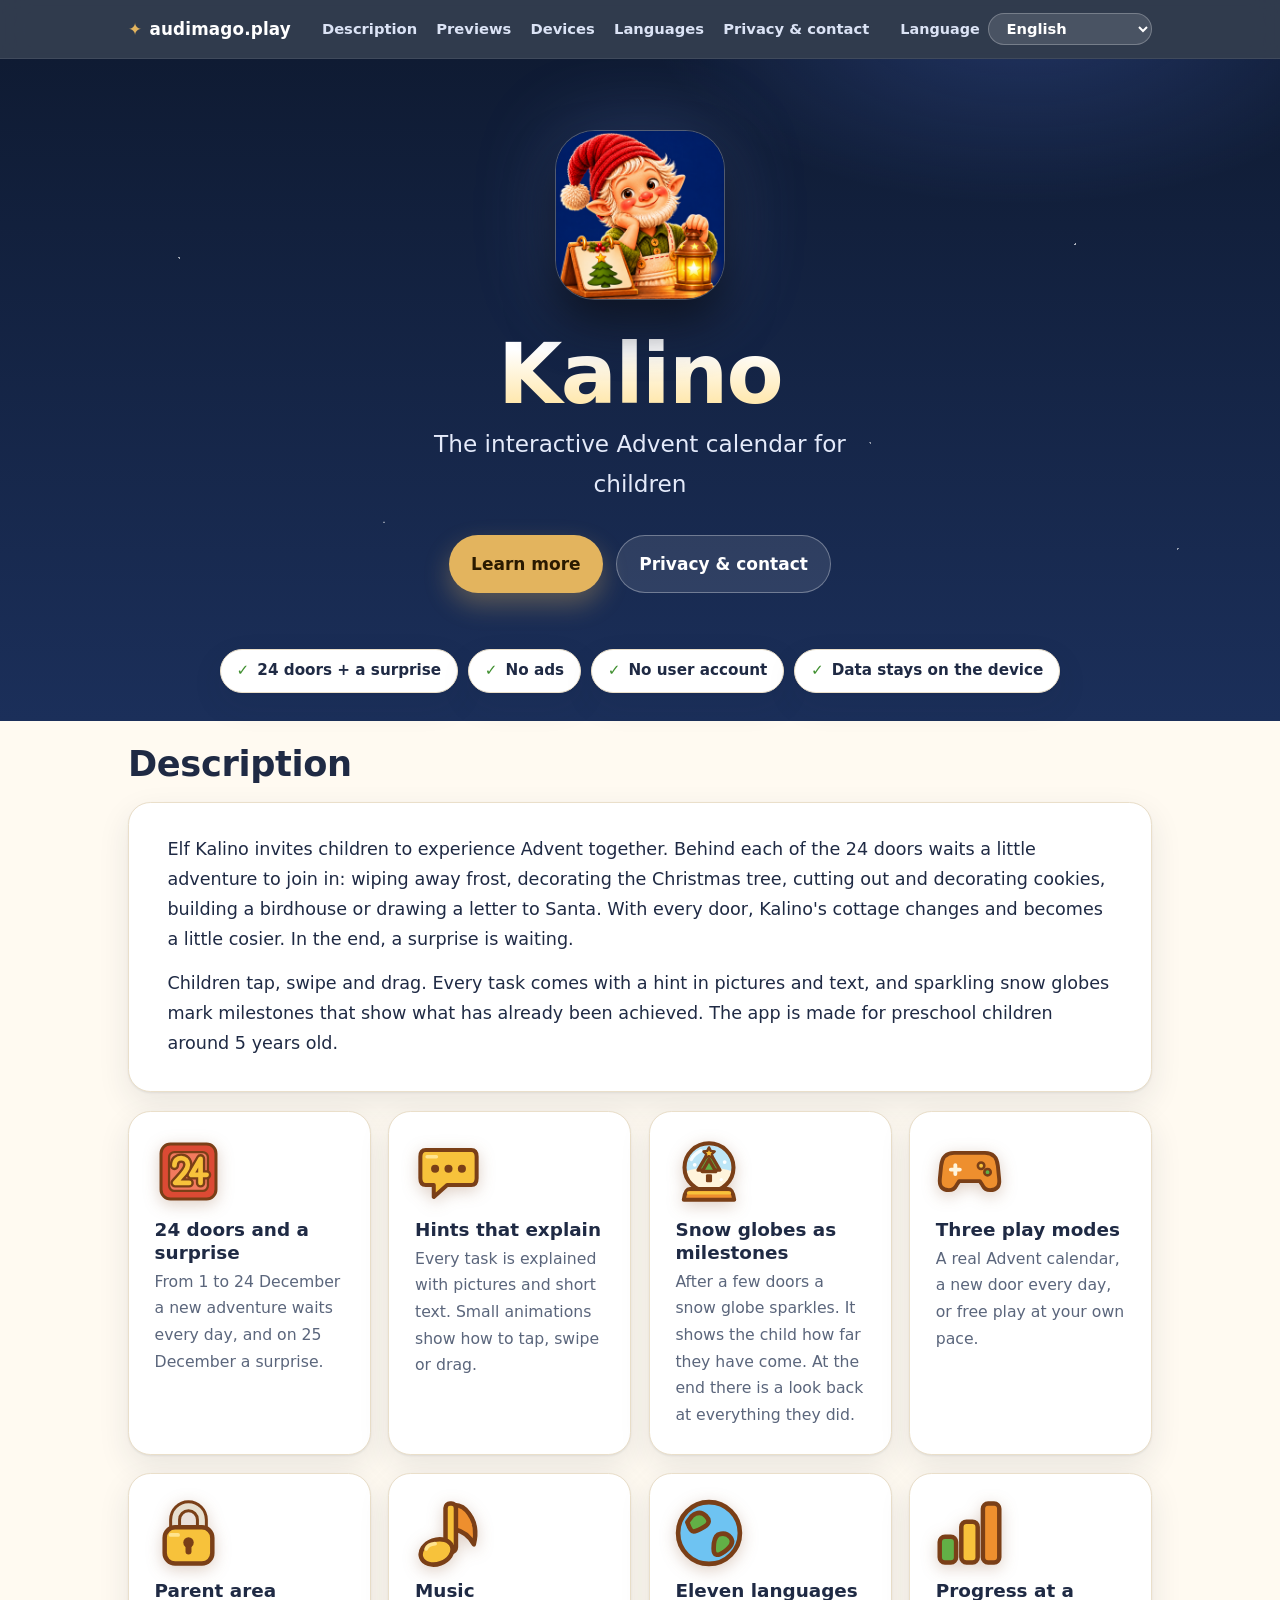
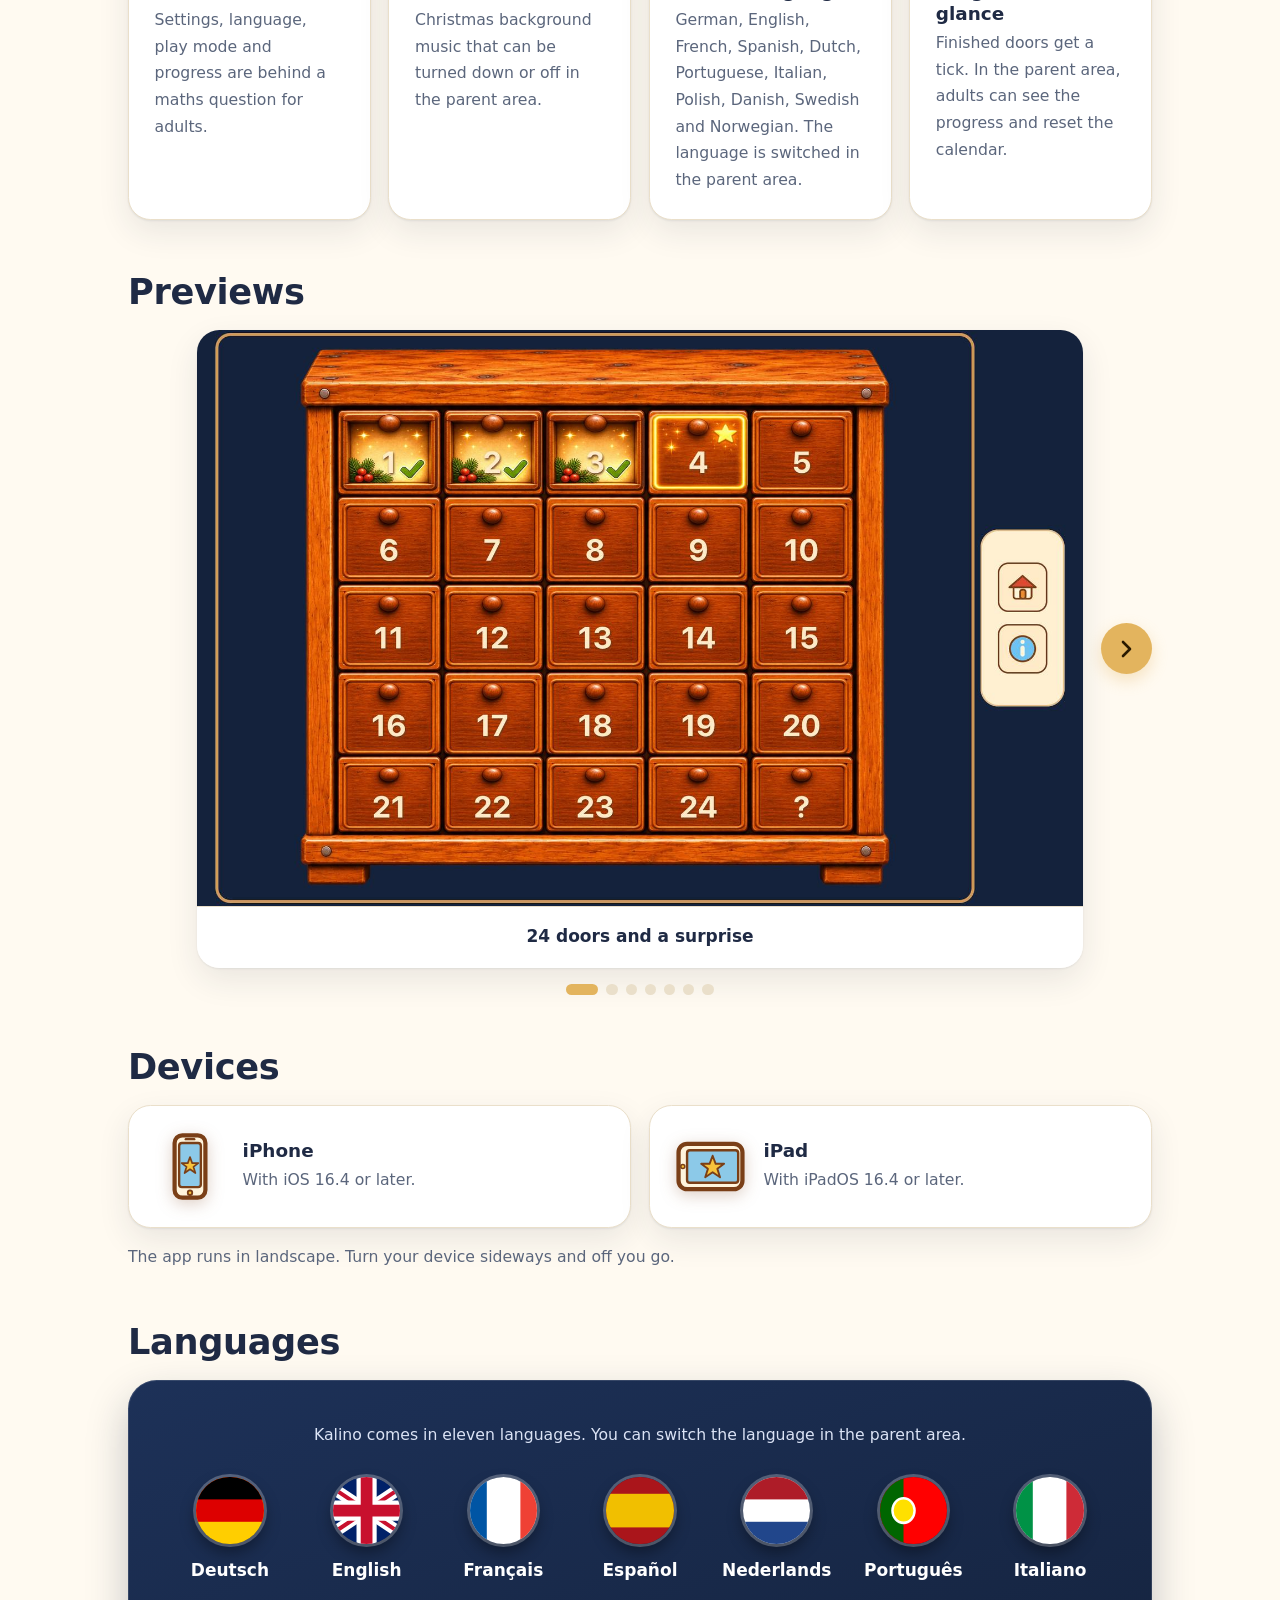
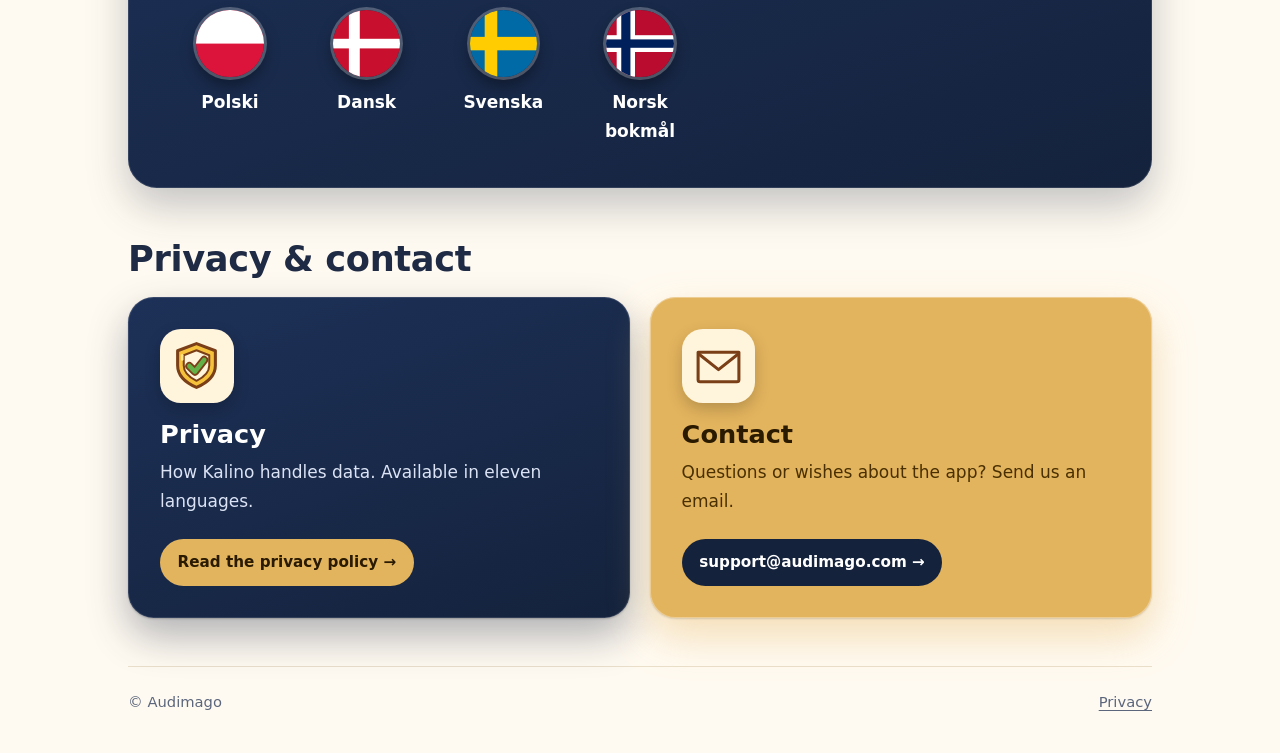
==== index.html @ bfd9275d "Cache-Version des Stylesheets erhöhen Co-Authored-By: Claude Sonnet 5.5 <noreply@anthropic.com>" ====
<!doctype html>
<html lang="de">
<head>
  <meta charset="utf-8">
  <meta name="viewport" content="width=device-width, initial-scale=1">
  <title>Kalino – Audimago</title>
  <meta name="description" content="Kalino ist ein interaktiver Adventskalender für Kinder mit 24 Türchen und einer Überraschung, für iPhone und iPad in elf Sprachen.">
  <link rel="icon" type="image/png" href="assets/favicon.png">
  <link rel="stylesheet" href="style.css?v=202611232100">
</head>
<body>
  <svg width="0" height="0" style="position:absolute" aria-hidden="true" focusable="false"><defs>
    <symbol id="f-de" viewBox="0 0 5 3" preserveAspectRatio="none"><rect width="5" height="3" fill="#ffce00"/><rect width="5" height="2" fill="#dd0000"/><rect width="5" height="1"/></symbol>
    <symbol id="f-en" viewBox="0 0 60 40" preserveAspectRatio="none"><rect width="60" height="40" fill="#012169"/><path d="M0 0L60 40M60 0L0 40" stroke="#fff" stroke-width="7"/><path d="M0 0L60 40M60 0L0 40" stroke="#c8102e" stroke-width="2.4"/><path d="M30 0V40M0 20H60" stroke="#fff" stroke-width="12"/><path d="M30 0V40M0 20H60" stroke="#c8102e" stroke-width="7"/></symbol>
    <symbol id="f-fr" viewBox="0 0 3 2" preserveAspectRatio="none"><rect width="3" height="2" fill="#fff"/><rect width="1" height="2" fill="#0055a4"/><rect x="2" width="1" height="2" fill="#ef4135"/></symbol>
    <symbol id="f-es" viewBox="0 0 4 3" preserveAspectRatio="none"><rect width="4" height="3" fill="#aa151b"/><rect y="0.75" width="4" height="1.5" fill="#f1bf00"/></symbol>
    <symbol id="f-nl" viewBox="0 0 3 2" preserveAspectRatio="none"><rect width="3" height="2" fill="#fff"/><rect width="3" height="0.667" fill="#ae1c28"/><rect y="1.333" width="3" height="0.667" fill="#21468b"/></symbol>
    <symbol id="f-pt" viewBox="0 0 5 3" preserveAspectRatio="none"><rect width="5" height="3" fill="#ff0000"/><rect width="2" height="3" fill="#006600"/><circle cx="2" cy="1.5" r="0.55" fill="#ffe000" stroke="#fff" stroke-width="0.12"/></symbol>
    <symbol id="f-it" viewBox="0 0 3 2" preserveAspectRatio="none"><rect width="3" height="2" fill="#fff"/><rect width="1" height="2" fill="#009246"/><rect x="2" width="1" height="2" fill="#ce2b37"/></symbol>
    <symbol id="f-pl" viewBox="0 0 8 5" preserveAspectRatio="none"><rect width="8" height="5" fill="#dc143c"/><rect width="8" height="2.5" fill="#fff"/></symbol>
    <symbol id="f-da" viewBox="0 0 37 28" preserveAspectRatio="none"><rect width="37" height="28" fill="#c8102e"/><rect x="12" width="4" height="28" fill="#fff"/><rect y="12" width="37" height="4" fill="#fff"/></symbol>
    <symbol id="f-sv" viewBox="0 0 16 10" preserveAspectRatio="none"><rect width="16" height="10" fill="#006aa7"/><rect x="5" width="2" height="10" fill="#fecc00"/><rect y="4" width="16" height="2" fill="#fecc00"/></symbol>
    <symbol id="f-nb" viewBox="0 0 22 16" preserveAspectRatio="none"><rect width="22" height="16" fill="#ba0c2f"/><rect x="6" width="4" height="16" fill="#fff"/><rect y="6" width="22" height="4" fill="#fff"/><rect x="7" width="2" height="16" fill="#00205b"/><rect y="7" width="22" height="2" fill="#00205b"/></symbol>
  </defs></svg>
  <header class="bar"><div class="in"><a class="brand" href="./">audimago.play</a>
    <nav aria-label="Hauptnavigation" data-i18n-aria="nav.aria" class="nav"><a href="#app" data-i18n="nav.desc">Beschreibung</a><a href="#einblicke" id="nav-einblicke" hidden data-i18n="nav.shots">Einblicke</a><a href="#geraete" data-i18n="nav.devices">Geräte</a><a href="#sprachen" data-i18n="nav.langs">Sprachen</a><a href="#info" data-i18n="nav.info">Datenschutz &amp; Kontakt</a></nav><label for="language"><span data-i18n="ui.language">Sprache</span> <select id="language" data-i18n-aria="ui.language" aria-label="Sprache"><option value="de">Deutsch</option><option value="en">English</option><option value="fr">Français</option><option value="es">Español</option><option value="nl">Nederlands</option><option value="pt-PT">Português</option><option value="it">Italiano</option><option value="pl">Polski</option><option value="da">Dansk</option><option value="sv">Svenska</option><option value="nb">Norsk bokmål</option></select></label></div></header>

  <section class="hero">
    <img class="icon" src="assets/kalino-icon.png" width="360" height="360" alt="Kalino, der kleine Wichtel mit roter Mütze, Laterne und Adventskalender" data-i18n-alt="hero.alt">
    <h1 data-i18n="name">Kalino</h1>
    <p class="lead" data-i18n="hero.lead">Der interaktive Adventskalender für Kinder</p>
    <div class="actions">
      <a class="btn primary" href="#app" data-i18n="hero.more">Mehr erfahren</a>
      <a class="btn ghost" href="#info" data-i18n="nav.info">Datenschutz &amp; Kontakt</a>
    </div>
  </section>

  <main class="wrap">
    <ul class="facts">
      <li data-i18n="fact1">24 Türchen + Überraschung</li>
      <li data-i18n="fact2">Keine Werbung</li>
      <li data-i18n="fact3">Kein Benutzerkonto</li>
      <li data-i18n="fact4">Daten bleiben auf dem Gerät</li>
    </ul>

    <section id="app" class="block">
      <h2 class="sec" data-i18n="desc.h">Beschreibung</h2>
      <div class="card intro">
        <p data-i18n="desc.p1">Wichtel Kalino lädt Kinder ein, gemeinsam den Advent zu erleben. Hinter jedem der 24 Türchen wartet ein kleines Abenteuer zum Mitmachen: Frost wegwischen, den Weihnachtsbaum schmücken, Plätzchen ausstechen und verzieren, ein Vogelhaus bauen oder einen Brief an den Weihnachtsmann malen. Mit jedem Türchen verändert sich Kalinos Stube und wird ein Stück gemütlicher. Am Ende wartet eine Überraschung.</p>
        <p data-i18n="desc.p2">Kinder tippen, wischen und ziehen. Bei jeder Aufgabe hilft ein Hinweis in Bildern und Text, und funkelnde Schneekugeln zeigen als Meilensteine, was schon geschafft ist. Die App ist für Kinder im Vorschulalter um 5 Jahre gedacht.</p>
      </div>
      <div class="grid">
        <article class="card feature"><img class="ico" src="assets/icons/door-24.svg" width="96" height="96" alt=""><h3 data-i18n="f1.t">24 Türchen und eine Überraschung</h3><p data-i18n="f1.d">Vom 1. bis zum 24. Dezember wartet jeden Tag ein neues Abenteuer, am 25. Dezember eine Überraschung.</p></article>
        <article class="card feature"><img class="ico" src="assets/icons/hints.svg" width="96" height="96" alt=""><h3 data-i18n="f2.t">Hinweise zum Verstehen</h3><p data-i18n="f2.d">Jede Aufgabe wird in Bildern und kurzem Text erklärt. Kleine Animationen zeigen, wie getippt, gewischt oder gezogen wird.</p></article>
        <article class="card feature"><img class="ico" src="assets/icons/snowglobe.svg" width="96" height="96" alt=""><h3 data-i18n="f3.t">Schneekugeln als Meilensteine</h3><p data-i18n="f3.d">Nach einigen Türchen funkelt eine Schneekugel. Sie zeigt dem Kind, wie weit es schon gekommen ist. Am Ende gibt es einen Rückblick auf alles Erlebte.</p></article>
        <article class="card feature"><img class="ico" src="assets/icons/gamepad.svg" width="96" height="96" alt=""><h3 data-i18n="f4.t">Drei Spielmodi</h3><p data-i18n="f4.d">Echter Adventskalender, jeden Tag ein neues Türchen oder freies Spielen im eigenen Tempo.</p></article>
        <article class="card feature"><img class="ico" src="assets/icons/lock.svg" width="96" height="96" alt=""><h3 data-i18n="f5.t">Elternbereich</h3><p data-i18n="f5.d">Einstellungen, Sprache, Spielmodus und Fortschritt sind hinter einer Rechenaufgabe für Erwachsene.</p></article>
        <article class="card feature"><img class="ico" src="assets/icons/music.svg" width="96" height="96" alt=""><h3 data-i18n="f6.t">Musik</h3><p data-i18n="f6.d">Weihnachtliche Hintergrundmusik, die sich im Elternbereich leiser stellen oder abschalten lässt.</p></article>
        <article class="card feature"><img class="ico" src="assets/icons/globe.svg" width="96" height="96" alt=""><h3 data-i18n="f7.t">Elf Sprachen</h3><p data-i18n="f7.d">Deutsch, Englisch, Französisch, Spanisch, Niederländisch, Portugiesisch, Italienisch, Polnisch, Dänisch, Schwedisch und Norwegisch. Gewechselt wird im Elternbereich.</p></article>
        <article class="card feature"><img class="ico" src="assets/icons/progress.svg" width="96" height="96" alt=""><h3 data-i18n="f8.t">Fortschritt im Blick</h3><p data-i18n="f8.d">Geschaffte Türchen bekommen einen Haken. Im Elternbereich sehen Erwachsene den Fortschritt und können den Kalender zurücksetzen.</p></article>
      </div>
    </section>

    <section id="einblicke" class="block" hidden>
      <h2 class="sec" data-i18n="shots.h">Einblicke</h2>
      <div id="carousel" class="carousel" role="region" aria-roledescription="Karussell" aria-label="Bilder aus der App" data-i18n-aria="shots.region"></div>
    </section>

    <section id="geraete" class="block">
      <h2 class="sec" data-i18n="dev.h">Geräte</h2>
      <div class="grid two">
        <article class="card device"><img class="ico" src="assets/icons/iphone.svg" width="96" height="96" alt=""><div><h3>iPhone</h3><p data-i18n="dev.iphone">Mit iOS 16.4 oder neuer.</p></div></article>
        <article class="card device"><img class="ico" src="assets/icons/ipad.svg" width="96" height="96" alt=""><div><h3>iPad</h3><p data-i18n="dev.ipad">Mit iPadOS 16.4 oder neuer.</p></div></article>
      </div>
      <p class="note" data-i18n="dev.note">Die App läuft im Querformat. Drehe dein Gerät quer, dann kann es losgehen.</p>
    </section>

    <section id="sprachen" class="block">
      <h2 class="sec" data-i18n="lang.h">Sprachen</h2>
      <div class="lang-panel">
      <p class="note first" data-i18n="lang.note">Kalino gibt es in elf Sprachen. Die Sprache lässt sich im Elternbereich wechseln.</p>
      <ul class="langs">
        <li lang="de"><svg class="flag" viewBox="0 0 3 2" preserveAspectRatio="xMidYMid slice" aria-hidden="true" focusable="false"><use href="#f-de"/></svg><span>Deutsch</span></li>
        <li lang="en"><svg class="flag" viewBox="0 0 3 2" preserveAspectRatio="xMidYMid slice" aria-hidden="true" focusable="false"><use href="#f-en"/></svg><span>English</span></li>
        <li lang="fr"><svg class="flag" viewBox="0 0 3 2" preserveAspectRatio="xMidYMid slice" aria-hidden="true" focusable="false"><use href="#f-fr"/></svg><span>Français</span></li>
        <li lang="es"><svg class="flag" viewBox="0 0 3 2" preserveAspectRatio="xMidYMid slice" aria-hidden="true" focusable="false"><use href="#f-es"/></svg><span>Español</span></li>
        <li lang="nl"><svg class="flag" viewBox="0 0 3 2" preserveAspectRatio="xMidYMid slice" aria-hidden="true" focusable="false"><use href="#f-nl"/></svg><span>Nederlands</span></li>
        <li lang="pt-PT"><svg class="flag" viewBox="0 0 3 2" preserveAspectRatio="xMidYMid slice" aria-hidden="true" focusable="false"><use href="#f-pt"/></svg><span>Português</span></li>
        <li lang="it"><svg class="flag" viewBox="0 0 3 2" preserveAspectRatio="xMidYMid slice" aria-hidden="true" focusable="false"><use href="#f-it"/></svg><span>Italiano</span></li>
        <li lang="pl"><svg class="flag" viewBox="0 0 3 2" preserveAspectRatio="xMidYMid slice" aria-hidden="true" focusable="false"><use href="#f-pl"/></svg><span>Polski</span></li>
        <li lang="da"><svg class="flag" viewBox="0 0 3 2" preserveAspectRatio="xMidYMid slice" aria-hidden="true" focusable="false"><use href="#f-da"/></svg><span>Dansk</span></li>
        <li lang="sv"><svg class="flag" viewBox="0 0 3 2" preserveAspectRatio="xMidYMid slice" aria-hidden="true" focusable="false"><use href="#f-sv"/></svg><span>Svenska</span></li>
        <li lang="nb"><svg class="flag" viewBox="0 0 3 2" preserveAspectRatio="xMidYMid slice" aria-hidden="true" focusable="false"><use href="#f-nb"/></svg><span>Norsk bokmål</span></li>
      </ul>
      </div>
    </section>

    <section id="info" class="block">
      <h2 class="sec" data-i18n="info.h">Datenschutz &amp; Kontakt</h2>
      <div class="tiles">
        <a class="tile privacy" href="datenschutz/" data-keeplang>
          <span class="ico"><img src="assets/icons/privacy.svg" width="96" height="96" alt=""></span>
          <span class="t" data-i18n="priv.t">Datenschutz</span>
          <span class="d" data-i18n="priv.d">So geht Kalino mit Daten um. In elf Sprachen zum Nachlesen.</span>
          <span class="go" data-i18n="priv.go">Datenschutzerklärung lesen →</span>
        </a>
        <a class="tile contact" href="mailto:support@audimago.com">
          <span class="ico"><img src="assets/icons/mail.svg" width="96" height="96" alt=""></span>
          <span class="t" data-i18n="con.t">Kontakt</span>
          <span class="d" data-i18n="con.d">Fragen oder Wünsche zur App? Schreib uns eine E-Mail.</span>
          <span class="go">support@audimago.com →</span>
        </a>
      </div>
    </section>
  </main>
  <footer><span>© Audimago</span><a href="datenschutz/" data-keeplang data-i18n="foot.priv">Datenschutz</a></footer>
  <script src="i18n.js?v=202611232000" defer></script>
  <script src="carousel.js?v=202611232000" defer></script>
</body>
</html>
---- style.css ----
:root {
  color-scheme: light dark;
  --night: #0f1b33;
  --night-2: #1b2f5a;
  --paper: #fffaf1;
  --card: #ffffff;
  --ink: #1f2a44;
  --muted: #5b667c;
  --line: #eadfca;
  --gold: #e3b45e;
  --gold-soft: #ffe29a;
  --red: #c8372d;
  --link: #14589a;
  --focus: #ffe29a;
  --radius: 1.4rem;
  --shadow: 0 1px 2px #1f2a4414, 0 12px 32px #1f2a4418;
  --display: ui-rounded, "SF Pro Rounded", "Hiragino Maru Gothic ProN", "Segoe UI", system-ui, -apple-system, sans-serif;
  --text: system-ui, -apple-system, BlinkMacSystemFont, "Segoe UI", Roboto, sans-serif;
  font-family: var(--text);
}
@media (prefers-color-scheme: dark) {
  :root { --paper: #0b1428; --card: #14213f; --ink: #eef1f8; --muted: #a9b4cb; --line: #263659; --link: #8fc3ff; --shadow: 0 1px 2px #0006, 0 12px 32px #0006; }
}
* { box-sizing: border-box; }
html { scroll-behavior: smooth; }
body { margin: 0; background: var(--paper); color: var(--ink); line-height: 1.7; font-size: 1.0625rem; -webkit-font-smoothing: antialiased; }
a { color: var(--link); text-underline-offset: .2em; text-decoration-thickness: .08em; }
a:focus-visible, select:focus-visible, .btn:focus-visible { outline: 3px solid var(--focus); outline-offset: 3px; border-radius: .6rem; }

/* Kopfleiste */
.bar { position: sticky; top: 0; z-index: 10; background: color-mix(in srgb, var(--night) 86%, transparent); backdrop-filter: blur(14px); -webkit-backdrop-filter: blur(14px); border-bottom: 1px solid #ffffff14; }
.bar .in { width: min(100% - 2rem, 64rem); margin: 0 auto; min-height: 3.6rem; display: flex; align-items: center; justify-content: space-between; gap: 1rem; }
.brand { font-family: var(--display); font-weight: 800; font-size: 1.05rem; letter-spacing: .01em; color: #fff; text-decoration: none; }
.brand::before { content: "✦"; color: var(--gold); margin-right: .45rem; }
.bar label { color: #dbe3f5; font-size: .9rem; font-weight: 600; display: flex; align-items: center; gap: .5rem; }
select { font: inherit; font-size: .92rem; color: #fff; background: #ffffff1f; border: 1px solid #ffffff40; border-radius: 999px; padding: .35rem .85rem; }
select option { color: #1f2a44; background: #fff; }

/* Hero */
.hero { position: relative; overflow: hidden; color: #fff; text-align: center; padding: 4.5rem 1rem 8rem;
  background:
    radial-gradient(40rem 22rem at 80% -10%, #4c6fd155, transparent 60%),
    radial-gradient(2px 2px at 14% 30%, #fff9 50%, transparent 52%),
    radial-gradient(2px 2px at 30% 70%, #fff7 50%, transparent 52%),
    radial-gradient(2px 2px at 52% 18%, #fff9 50%, transparent 52%),
    radial-gradient(2px 2px at 68% 58%, #fff8 50%, transparent 52%),
    radial-gradient(2px 2px at 84% 28%, #fffa 50%, transparent 52%),
    radial-gradient(2px 2px at 92% 74%, #fff8 50%, transparent 52%),
    linear-gradient(180deg, var(--night) 0%, var(--night-2) 100%); }
.hero.small { padding: 3rem 1rem 6.5rem; }
.hero img.icon { width: min(46vw, 10.5rem); height: auto; aspect-ratio: 1; border-radius: 23%; box-shadow: 0 0 0 1px #ffffff40, 0 1.6rem 3rem #0009, 0 0 5rem #7fa2ff40; }
.hero h1 { margin: 1.6rem 0 .5rem; font-family: var(--display); font-weight: 800; font-size: clamp(3rem, 11vw, 5.2rem); line-height: 1; letter-spacing: -.02em; background: linear-gradient(180deg, #fff 20%, var(--gold-soft)); -webkit-background-clip: text; background-clip: text; color: transparent; }
.hero .lead { margin: 0 auto; max-width: 30ch; font-size: clamp(1.15rem, 3.4vw, 1.45rem); color: #e4eafa; }
.hero .actions { margin-top: 2rem; display: flex; gap: .8rem; justify-content: center; flex-wrap: wrap; }
.btn { display: inline-flex; align-items: center; gap: .5rem; padding: .85rem 1.4rem; border-radius: 999px; font-weight: 700; text-decoration: none; transition: transform .15s ease, box-shadow .15s ease; }
.btn.primary { background: var(--gold); color: #2a1a00; font-weight: 800; box-shadow: 0 .7rem 1.6rem #e3b45e55; }
.btn.primary:hover { filter: brightness(1.08); }
.btn.ghost { background: #ffffff1a; color: #fff; border: 1px solid #ffffff50; }
.btn:hover { transform: translateY(-2px); }

/* Inhalt, überlappt den Hero */
.wrap { width: min(100% - 2rem, 64rem); margin: -4.5rem auto 0; position: relative; }
.facts { list-style: none; padding: 0; margin: 0 0 1.4rem; display: flex; flex-wrap: wrap; gap: .6rem; justify-content: center; }
.facts li { background: var(--card); border: 1px solid var(--line); border-radius: 999px; padding: .5rem 1rem; font-weight: 650; font-size: .95rem; box-shadow: var(--shadow); }
.facts li::before { content: "✓"; color: #3f8f2f; font-weight: 800; margin-right: .5rem; }
.cards { display: grid; gap: 1.2rem; grid-template-columns: repeat(auto-fit, minmax(16rem, 1fr)); }
.card { background: var(--card); border: 1px solid var(--line); border-radius: var(--radius); padding: 1.6rem; box-shadow: var(--shadow); }
.card h2 { margin: 0 0 .5rem; font-family: var(--display); font-size: 1.35rem; line-height: 1.25; }
.card p { margin: 0 0 1rem; color: var(--muted); }
.card p:last-child { margin-bottom: 0; }
.card .btn.primary { color: #2a1a00; }

/* Datenschutz-Seite */
.doc { background: var(--card); border: 1px solid var(--line); border-radius: var(--radius); box-shadow: var(--shadow); padding: clamp(1.4rem, 4vw, 2.8rem); width: 100%; max-width: 46rem; margin: 0 auto; }
.doc h1 { margin: 0 0 1.2rem; font-family: var(--display); font-weight: 800; font-size: clamp(1.8rem, 5vw, 2.5rem); line-height: 1.15; letter-spacing: -.01em; }
.doc h1 .store-name { display: block; margin-top: .35rem; font-size: .6em; font-weight: 600; color: var(--muted); letter-spacing: 0; }
.doc h2 { margin: 2.2rem 0 .5rem; padding-top: 1.4rem; border-top: 1px solid var(--line); font-family: var(--display); font-size: 1.2rem; line-height: 1.3; }
.doc h1 + h2 { border-top: 0; padding-top: 0; margin-top: 1.6rem; }
.doc p { margin: 0 0 .9rem; }

footer { width: min(100% - 2rem, 64rem); margin: 3rem auto 0; padding: 1.4rem 0 2.4rem; border-top: 1px solid var(--line); display: flex; flex-wrap: wrap; gap: .6rem 1.4rem; justify-content: space-between; color: var(--muted); font-size: .92rem; }
footer a { color: var(--muted); }

@keyframes float { 0%, 100% { transform: translateY(0); } 50% { transform: translateY(-6px); } }
@media (prefers-reduced-motion: no-preference) { .hero img.icon { animation: float 6s ease-in-out infinite; } }
@media (max-width: 36rem) { .bar .in { min-height: 3.2rem; } .bar label span { display: none; } .hero { padding-top: 3rem; padding-bottom: 7rem; } }

/* Landing Page */
.nav { display: flex; gap: 1.2rem; font-size: .92rem; font-weight: 600; }
.nav a { color: #dbe3f5; text-decoration: none; }
.nav a:hover { color: #fff; }
.block { margin: 3.2rem 0 0; scroll-margin-top: 5rem; }
.sec { margin: 0 0 1.1rem; font-family: var(--display); font-weight: 800; font-size: clamp(1.6rem, 4.5vw, 2.2rem); line-height: 1.15; letter-spacing: -.01em; }
.intro p { margin: 0 0 .9rem; color: var(--ink); } .intro p:last-child { margin: 0; }
.intro { margin-bottom: 1.2rem; padding: clamp(1.4rem, 3vw, 2rem) clamp(1.4rem, 4vw, 2.4rem); font-size: 1.1rem; }
.grid { display: grid; gap: 1.1rem; grid-template-columns: repeat(4, 1fr); }
.grid.two { grid-template-columns: repeat(auto-fit, minmax(16rem, 1fr)); }
.feature svg, .device svg { box-sizing: content-box; width: 2.2rem; height: 2.2rem; padding: .7rem; border-radius: 1.1rem; color: #2a1a00; background: var(--gold); box-shadow: 0 .5rem 1rem #e3b45e55; margin-bottom: .8rem; }
.feature h3, .device h3 { margin: 0 0 .3rem; font-family: var(--display); font-size: 1.15rem; line-height: 1.25; }
.feature p, .device p { margin: 0; color: var(--muted); font-size: .98rem; }
.device { display: flex; align-items: center; gap: 1.1rem; }
.device img.ico { flex: none; width: 4.4rem; height: 4.4rem; margin: 0; filter: drop-shadow(0 .3rem .5rem #7a3f1740); }
.note { margin: 1rem 0 0; color: var(--muted); font-size: .98rem; } .note.first { margin-top: 0; }
.chips { list-style: none; padding: 0; margin: 1rem 0 0; display: flex; flex-wrap: wrap; gap: .6rem; }
.chips li { background: var(--card); border: 1px solid var(--line); border-radius: 999px; padding: .5rem 1.1rem; font-weight: 650; box-shadow: var(--shadow); }

/* Farbige Kacheln */
.tiles { display: grid; gap: 1.2rem; grid-template-columns: repeat(auto-fit, minmax(17rem, 1fr)); }
.tile { position: relative; display: flex; flex-direction: column; gap: .5rem; padding: 2rem; min-height: 17rem; border-radius: 1.6rem; color: #fff; text-decoration: none; overflow: hidden; box-shadow: 0 1px 2px #0003, 0 18px 40px #0003; transition: transform .18s ease, box-shadow .18s ease; }
.tile:hover { transform: translateY(-4px); box-shadow: 0 1px 2px #0003, 0 24px 48px #0004; }
.tile.privacy { background: linear-gradient(160deg, #1d3158 0%, #14223c 100%); box-shadow: inset 0 0 0 1px #ffffff1f, 0 1px 2px #0003, 0 18px 40px #14223c55; }
.tile.contact { color: #2a1a00; background: var(--gold); box-shadow: inset 0 0 0 1px #ffffff55, 0 1px 2px #0002, 0 18px 40px #e3b45e66; }
.tile.contact .d { color: #4a3000; }

.tile .ico { display: grid; place-items: center; width: 4.6rem; height: 4.6rem; border-radius: 1.3rem; background: #fff4dc; box-shadow: 0 .4rem 1rem #0003; margin-bottom: .6rem; position: relative; z-index: 1; }
.tile .ico img { width: 3.2rem; height: 3.2rem; display: block; }
.tile .t { font-family: var(--display); font-weight: 800; font-size: 1.6rem; line-height: 1.15; position: relative; z-index: 1; }
.tile .d { color: #dbe3f5; position: relative; z-index: 1; margin-bottom: 1rem; }
.tile .go { margin-top: auto; align-self: flex-start; padding: .65rem 1.1rem; border-radius: 999px; font-weight: 800; font-size: .95rem; position: relative; z-index: 1; transition: transform .15s ease; }
.tile.privacy .go { background: var(--gold); color: #2a1a00; }
.tile.contact .go { background: #14223c; color: #fff; }
.tile:hover .go { transform: translateX(3px); }
@media (max-width: 52rem) { .nav { display: none; } }

/* Bilderkarussell */
[hidden] { display: none !important; }
.carousel { display: grid; grid-template-columns: 3.2rem minmax(0, 1fr) 3.2rem; column-gap: 1.1rem; row-gap: 1rem; align-items: center; }
.carousel .track { grid-column: 2; grid-row: 1; }
.carousel .prev { grid-column: 1; grid-row: 1; }
.carousel .next { grid-column: 3; grid-row: 1; }
.carousel .dots { grid-column: 2; grid-row: 2; margin-top: 0; }
.track { list-style: none; margin: 0; padding: 0; display: flex; overflow-x: auto; scroll-snap-type: x mandatory; scrollbar-width: none; border-radius: var(--radius); box-shadow: var(--shadow); background: #14223c; }
.track::-webkit-scrollbar { display: none; }
.track:focus-visible { outline: 3px solid var(--focus); outline-offset: 4px; }
.slide { flex: 0 0 100%; scroll-snap-align: center; }
.slide figure { margin: 0; }
.slide img { display: block; width: 100%; height: auto; max-height: 70vh; object-fit: contain; background: #14223c; }
.slide figcaption { padding: .9rem 1.2rem 1.1rem; background: var(--card); color: var(--ink); font-weight: 600; text-align: center; border-top: 1px solid var(--line); }
.nav-btn { width: 3.2rem; height: 3.2rem; padding: 0; border-radius: 50%; border: 0; background: var(--gold); color: #2a1a00; cursor: pointer; display: grid; place-items: center; box-shadow: 0 .4rem 1rem #e3b45e55; transition: transform .15s ease, filter .15s ease, opacity .15s ease; }
.nav-btn svg { width: 1.5rem; height: 1.5rem; fill: none; stroke: currentColor; stroke-width: 2.6; stroke-linecap: round; stroke-linejoin: round; }
.nav-btn:hover:not(:disabled) { filter: brightness(1.08); transform: scale(1.07); }
.nav-btn:disabled { opacity: 0; pointer-events: none; }
.nav-btn:focus-visible { outline: 3px solid var(--focus); outline-offset: 3px; }
.dots { display: flex; justify-content: center; gap: .5rem; margin-top: 1rem; flex-wrap: wrap; }
.dots button { width: .7rem; height: .7rem; padding: 0; border-radius: 999px; border: 0; background: var(--line); cursor: pointer; transition: width .2s ease, background .2s ease; position: relative; }
.dots button::after { content: ""; position: absolute; inset: -.6rem -.25rem; }
.dots button[aria-current="true"] { width: 2rem; background: var(--gold); }
.dots button:focus-visible { outline: 3px solid var(--focus); outline-offset: 3px; }
@media (prefers-reduced-motion: reduce) { html { scroll-behavior: auto; } }

/* Sprachen mit runden Flaggen auf Nachtblau */
.lang-panel { position: relative; overflow: hidden; border-radius: 1.8rem; padding: clamp(1.6rem, 4vw, 2.6rem); color: #fff;
  background: linear-gradient(160deg, #1d3158 0%, #14223c 100%);
  box-shadow: inset 0 0 0 1px #ffffff1f, 0 18px 40px #14223c40; }
.lang-panel .note { color: #dbe3f5; text-align: center; max-width: 44rem; margin: 0 auto 1.8rem; }
.langs { list-style: none; padding: 0; margin: 0; display: grid; gap: 1.6rem 1rem; grid-template-columns: repeat(auto-fit, minmax(6.8rem, 1fr)); }
.langs li { display: flex; flex-direction: column; align-items: center; gap: .7rem; font-weight: 700; text-align: center; transition: transform .18s ease; }
.langs li:hover { transform: translateY(-4px); }
.flag { flex: none; width: 4.2rem; height: 4.2rem; border-radius: 50%; box-shadow: 0 0 0 3px #ffffff40, 0 .5rem 1rem #0006; overflow: hidden; transition: box-shadow .18s ease; }
.langs li:hover .flag { box-shadow: 0 0 0 3px var(--gold), 0 .6rem 1.2rem #0007; }
@media (max-width: 62rem) { .grid { grid-template-columns: repeat(2, 1fr); } }
@media (max-width: 34rem) { .grid { grid-template-columns: 1fr; } }
@media (max-width: 40rem) {
  .carousel { grid-template-columns: auto minmax(0, 1fr) auto; }
  .carousel .track { grid-column: 1 / -1; grid-row: 1; }
  .carousel .prev { grid-column: 1; grid-row: 2; }
  .carousel .dots { grid-column: 2; grid-row: 2; }
  .carousel .next { grid-column: 3; grid-row: 2; }
}

/* Symbole aus der App-Icon-Familie */
.feature img.ico { display: block; width: 4.2rem; height: 4.2rem; margin: 0 0 .8rem; filter: drop-shadow(0 .3rem .5rem #7a3f1740); }
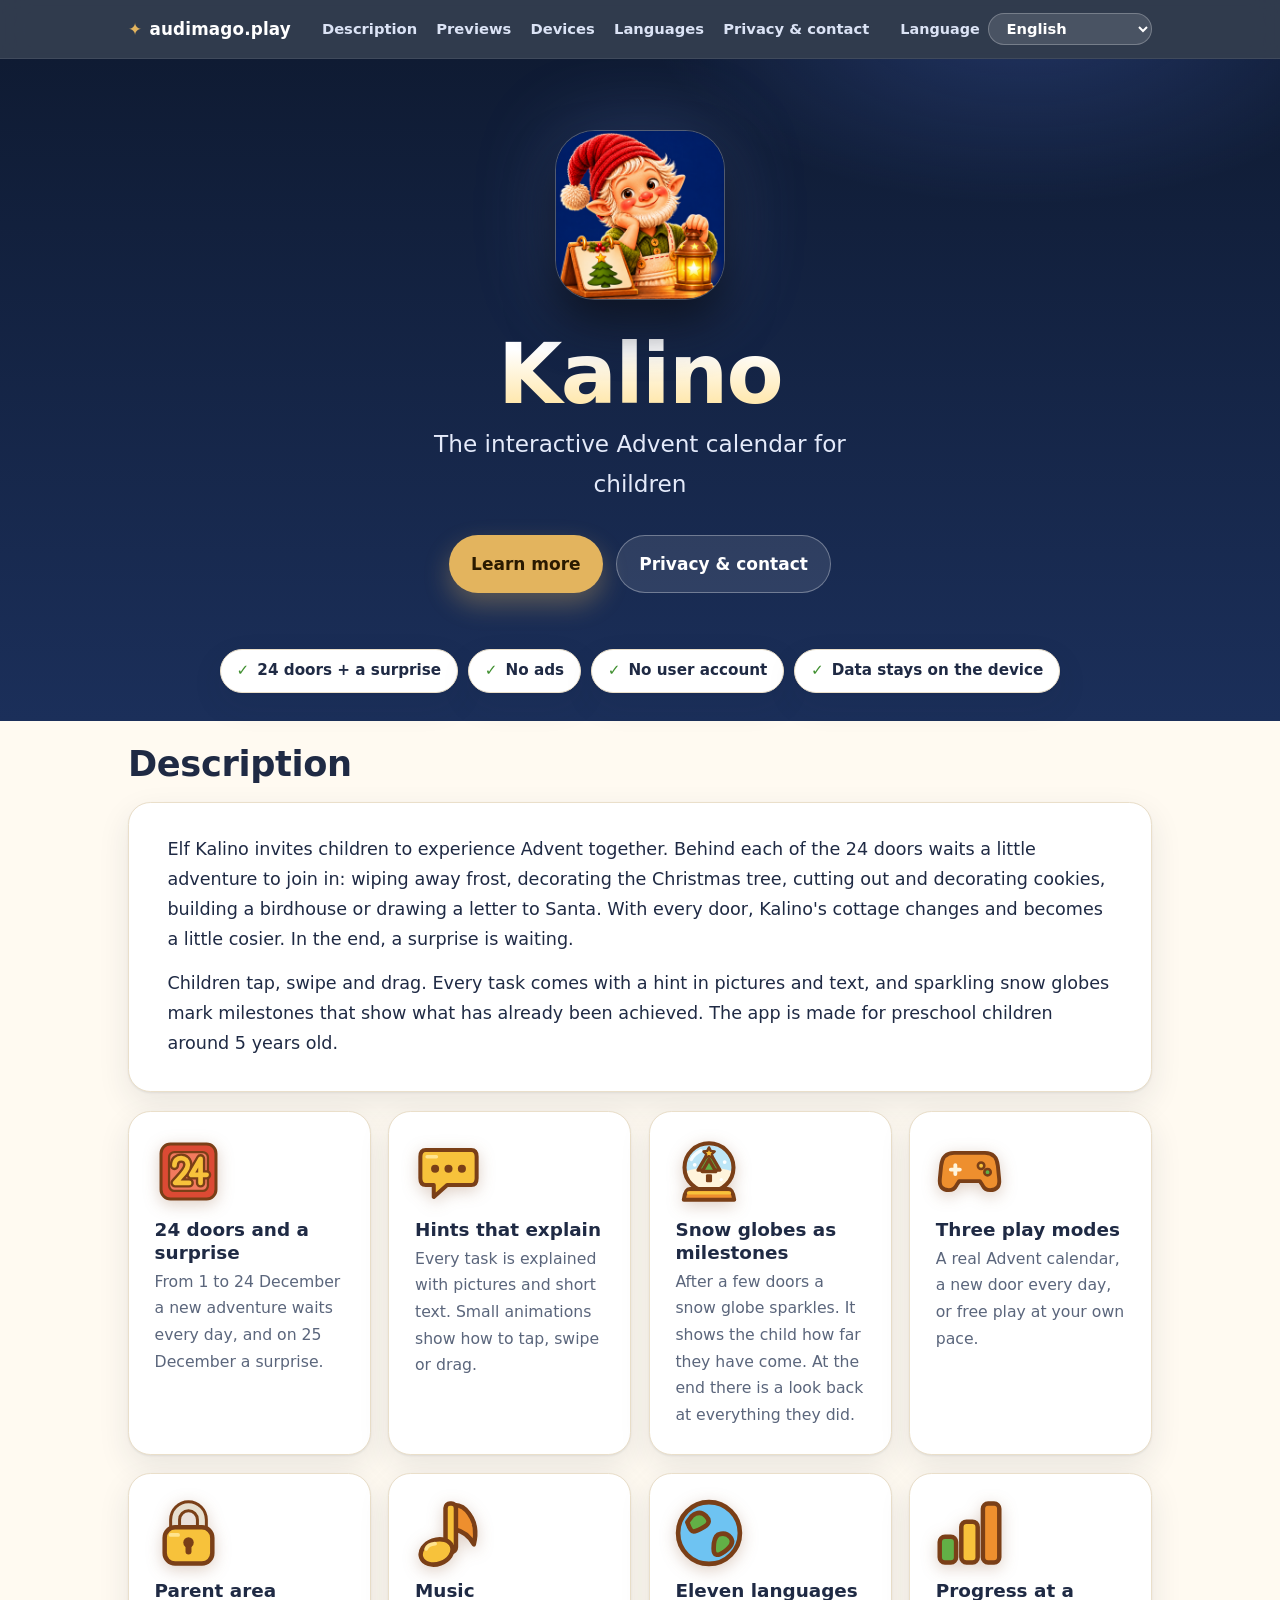
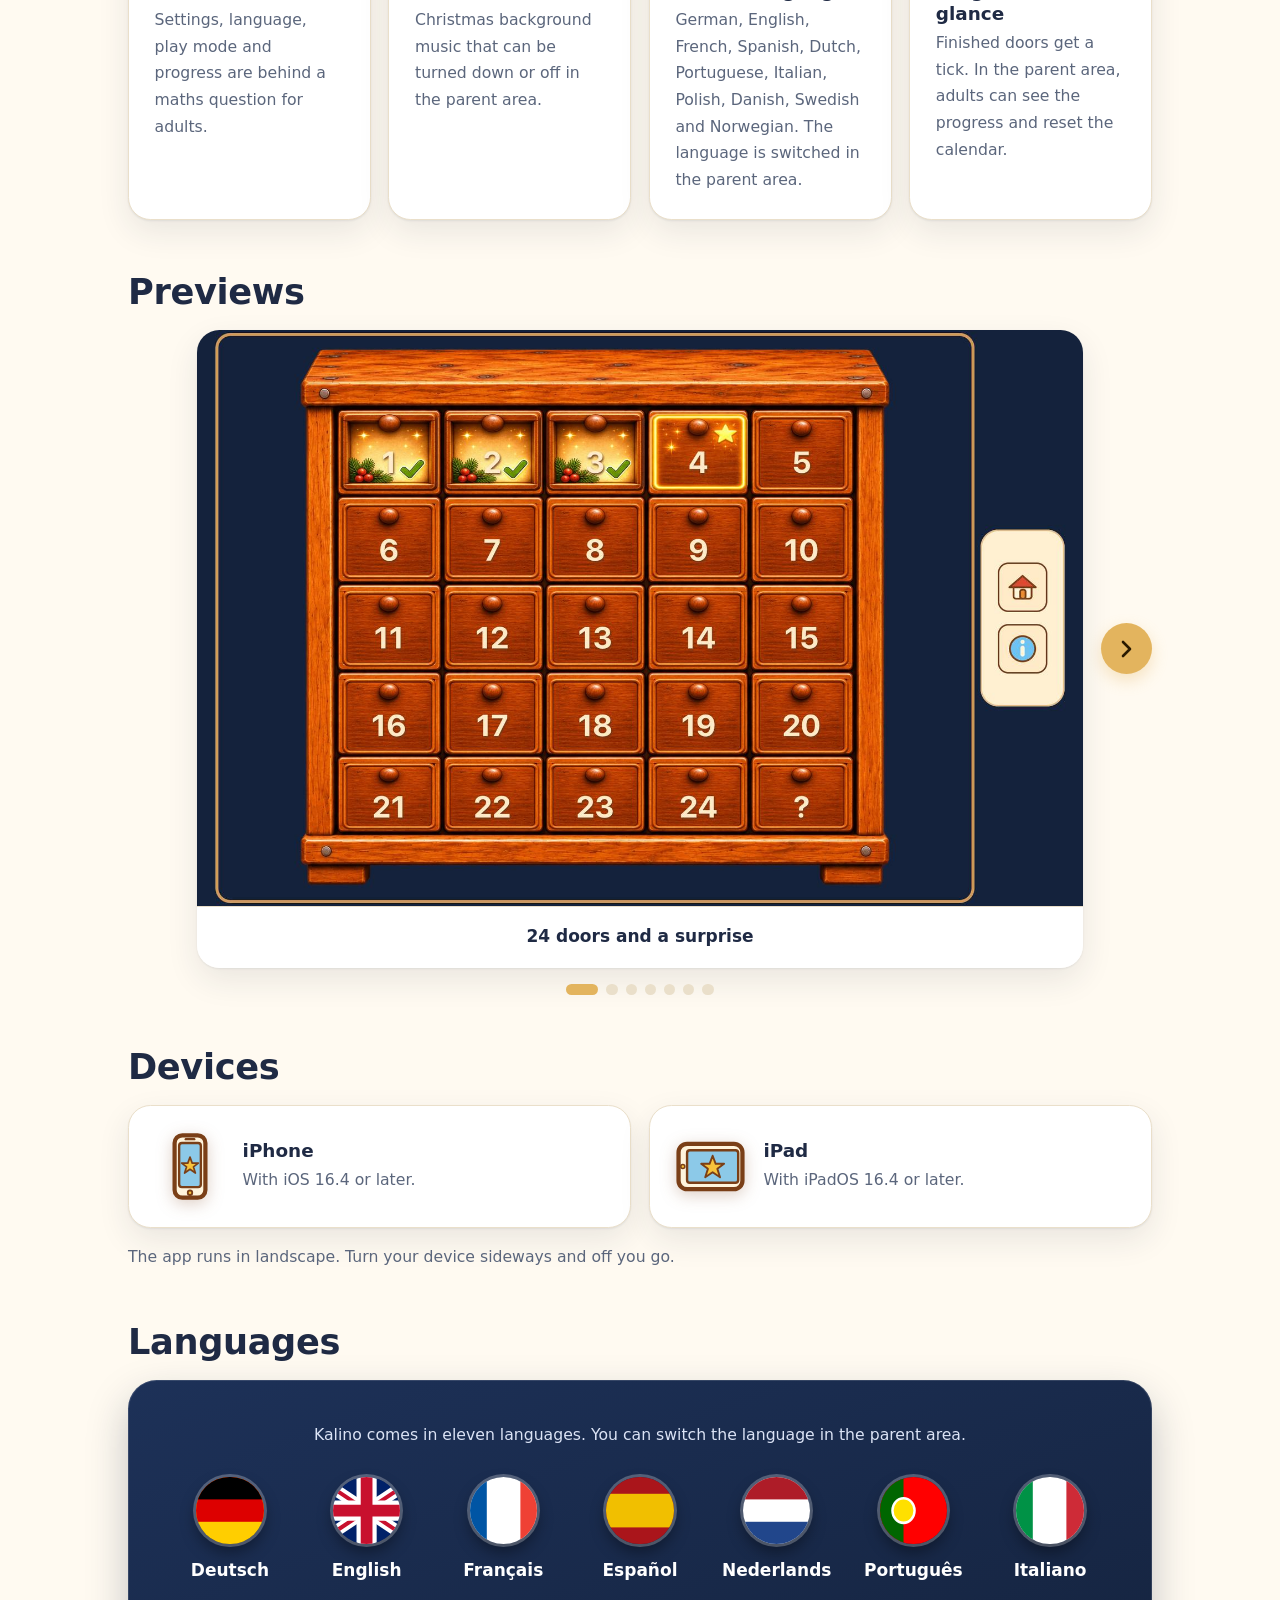
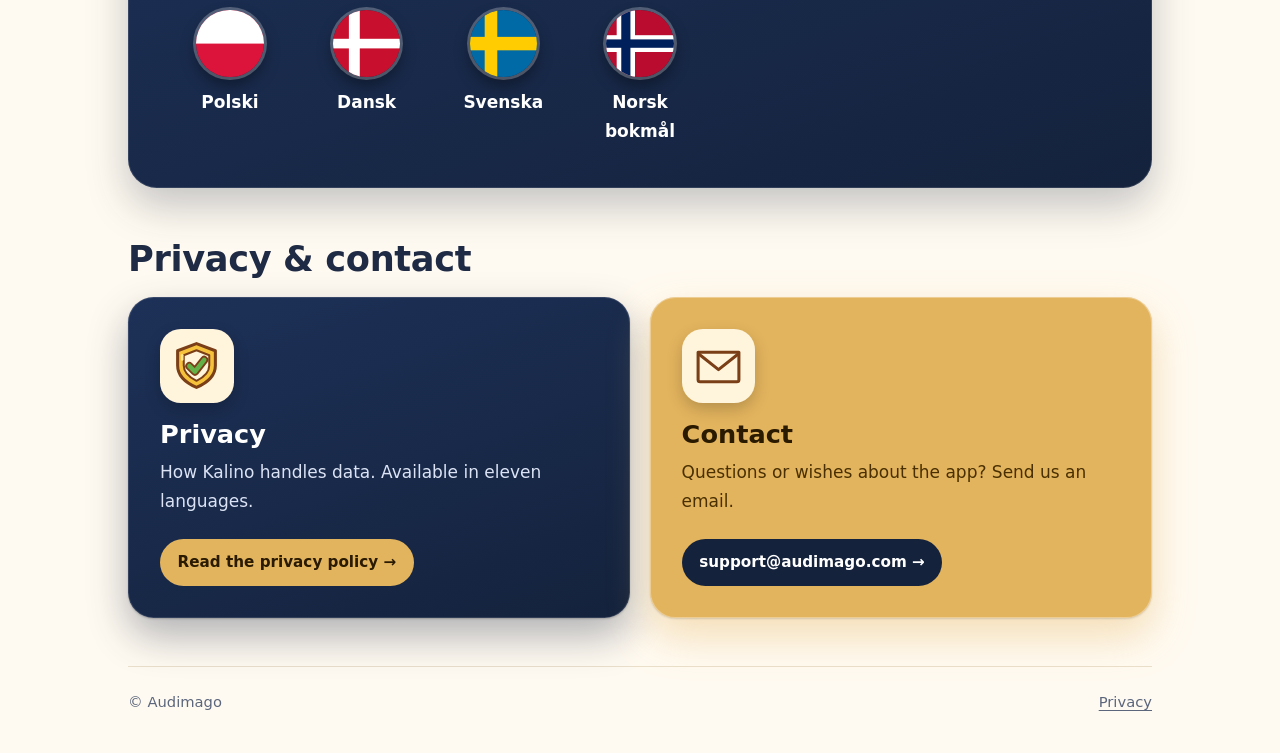
==== commit 135212b7: "Hero: Hintergrund ohne Leuchtpunkte Co-Authored-By: Claude Sonnet 5.5 <noreply@anthropic.com>" ====
--- a/index.html
+++ b/index.html
@@ -6,7 +6,7 @@
   <title>Kalino – Audimago</title>
   <meta name="description" content="Kalino ist ein interaktiver Adventskalender für Kinder mit 24 Türchen und einer Überraschung, für iPhone und iPad in elf Sprachen.">
   <link rel="icon" type="image/png" href="assets/favicon.png">
-  <link rel="stylesheet" href="style.css?v=202611232100">
+  <link rel="stylesheet" href="style.css?v=202611232200">
 </head>
 <body>
   <svg width="0" height="0" style="position:absolute" aria-hidden="true" focusable="false"><defs>
--- a/style.css
+++ b/style.css
@@ -40,12 +40,6 @@
 .hero { position: relative; overflow: hidden; color: #fff; text-align: center; padding: 4.5rem 1rem 8rem;
   background:
     radial-gradient(40rem 22rem at 80% -10%, #4c6fd155, transparent 60%),
-    radial-gradient(2px 2px at 14% 30%, #fff9 50%, transparent 52%),
-    radial-gradient(2px 2px at 30% 70%, #fff7 50%, transparent 52%),
-    radial-gradient(2px 2px at 52% 18%, #fff9 50%, transparent 52%),
-    radial-gradient(2px 2px at 68% 58%, #fff8 50%, transparent 52%),
-    radial-gradient(2px 2px at 84% 28%, #fffa 50%, transparent 52%),
-    radial-gradient(2px 2px at 92% 74%, #fff8 50%, transparent 52%),
     linear-gradient(180deg, var(--night) 0%, var(--night-2) 100%); }
 .hero.small { padding: 3rem 1rem 6.5rem; }
 .hero img.icon { width: min(46vw, 10.5rem); height: auto; aspect-ratio: 1; border-radius: 23%; box-shadow: 0 0 0 1px #ffffff40, 0 1.6rem 3rem #0009, 0 0 5rem #7fa2ff40; }
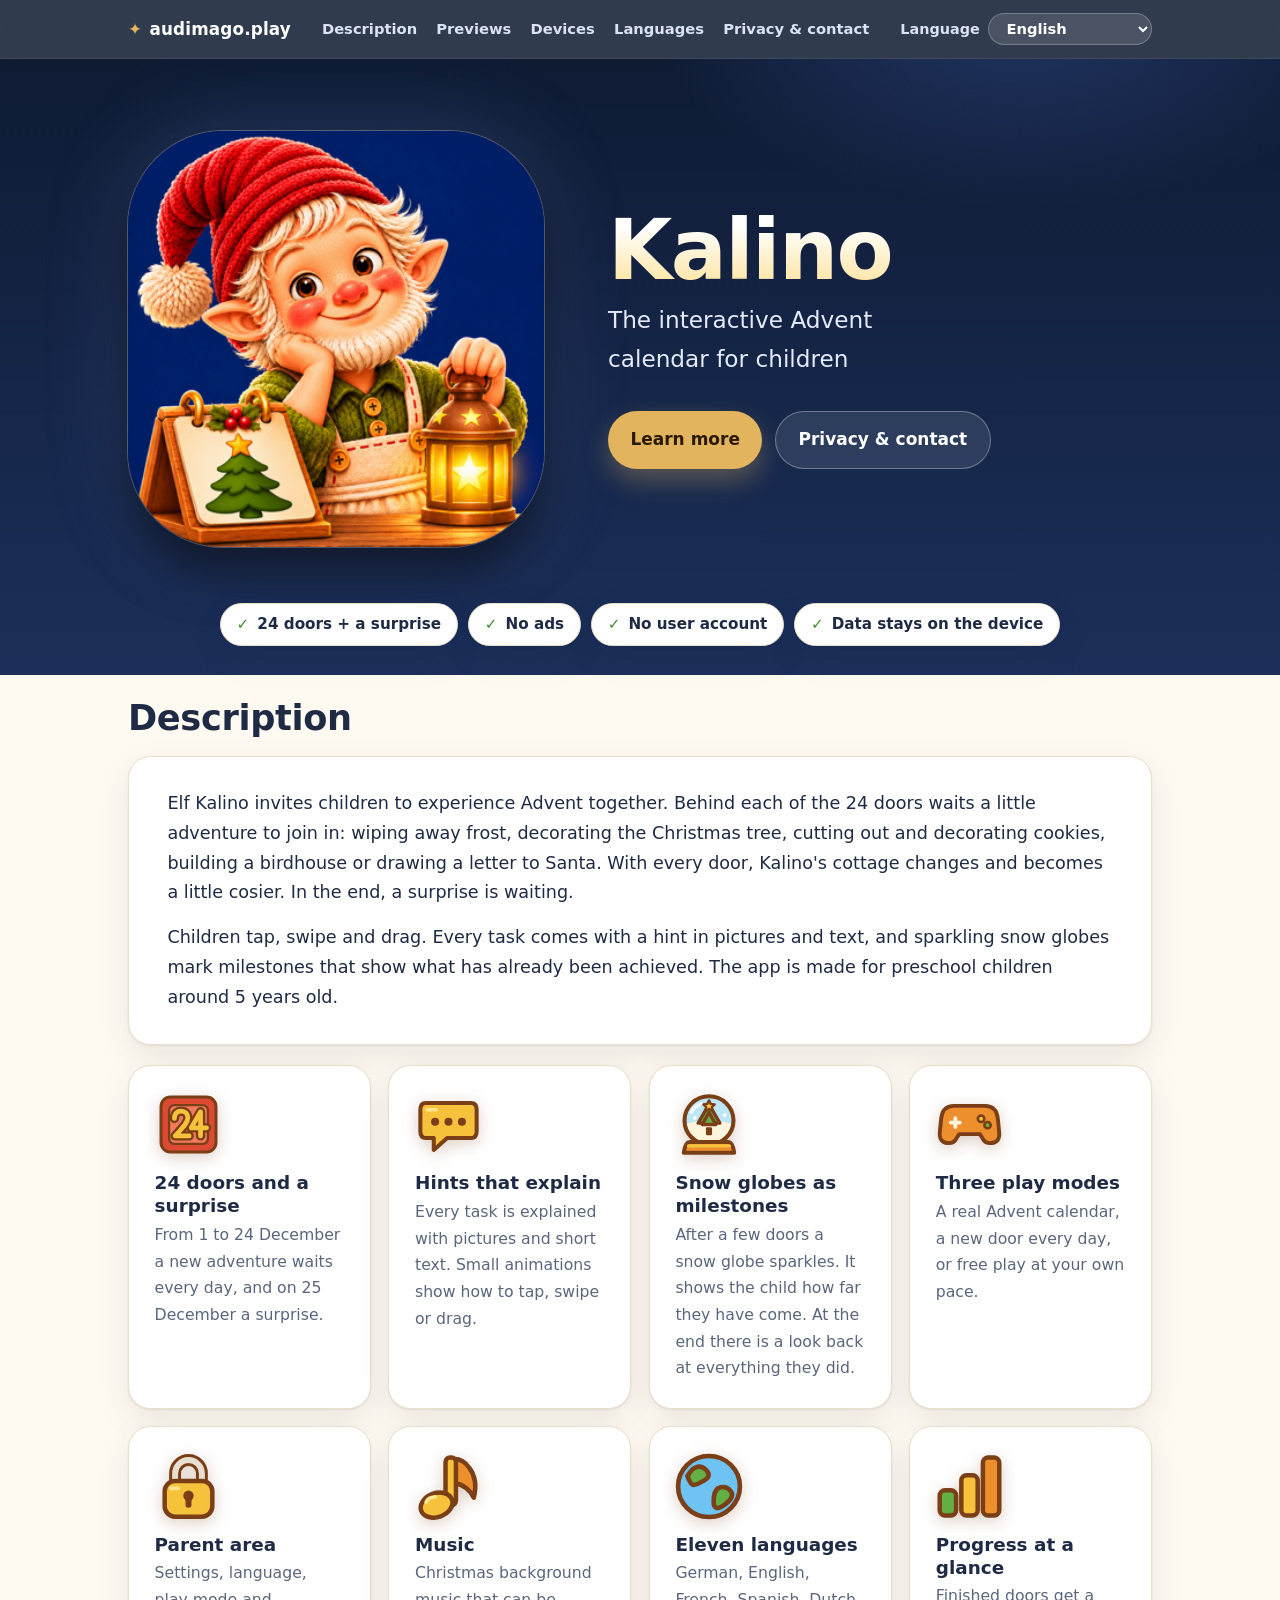
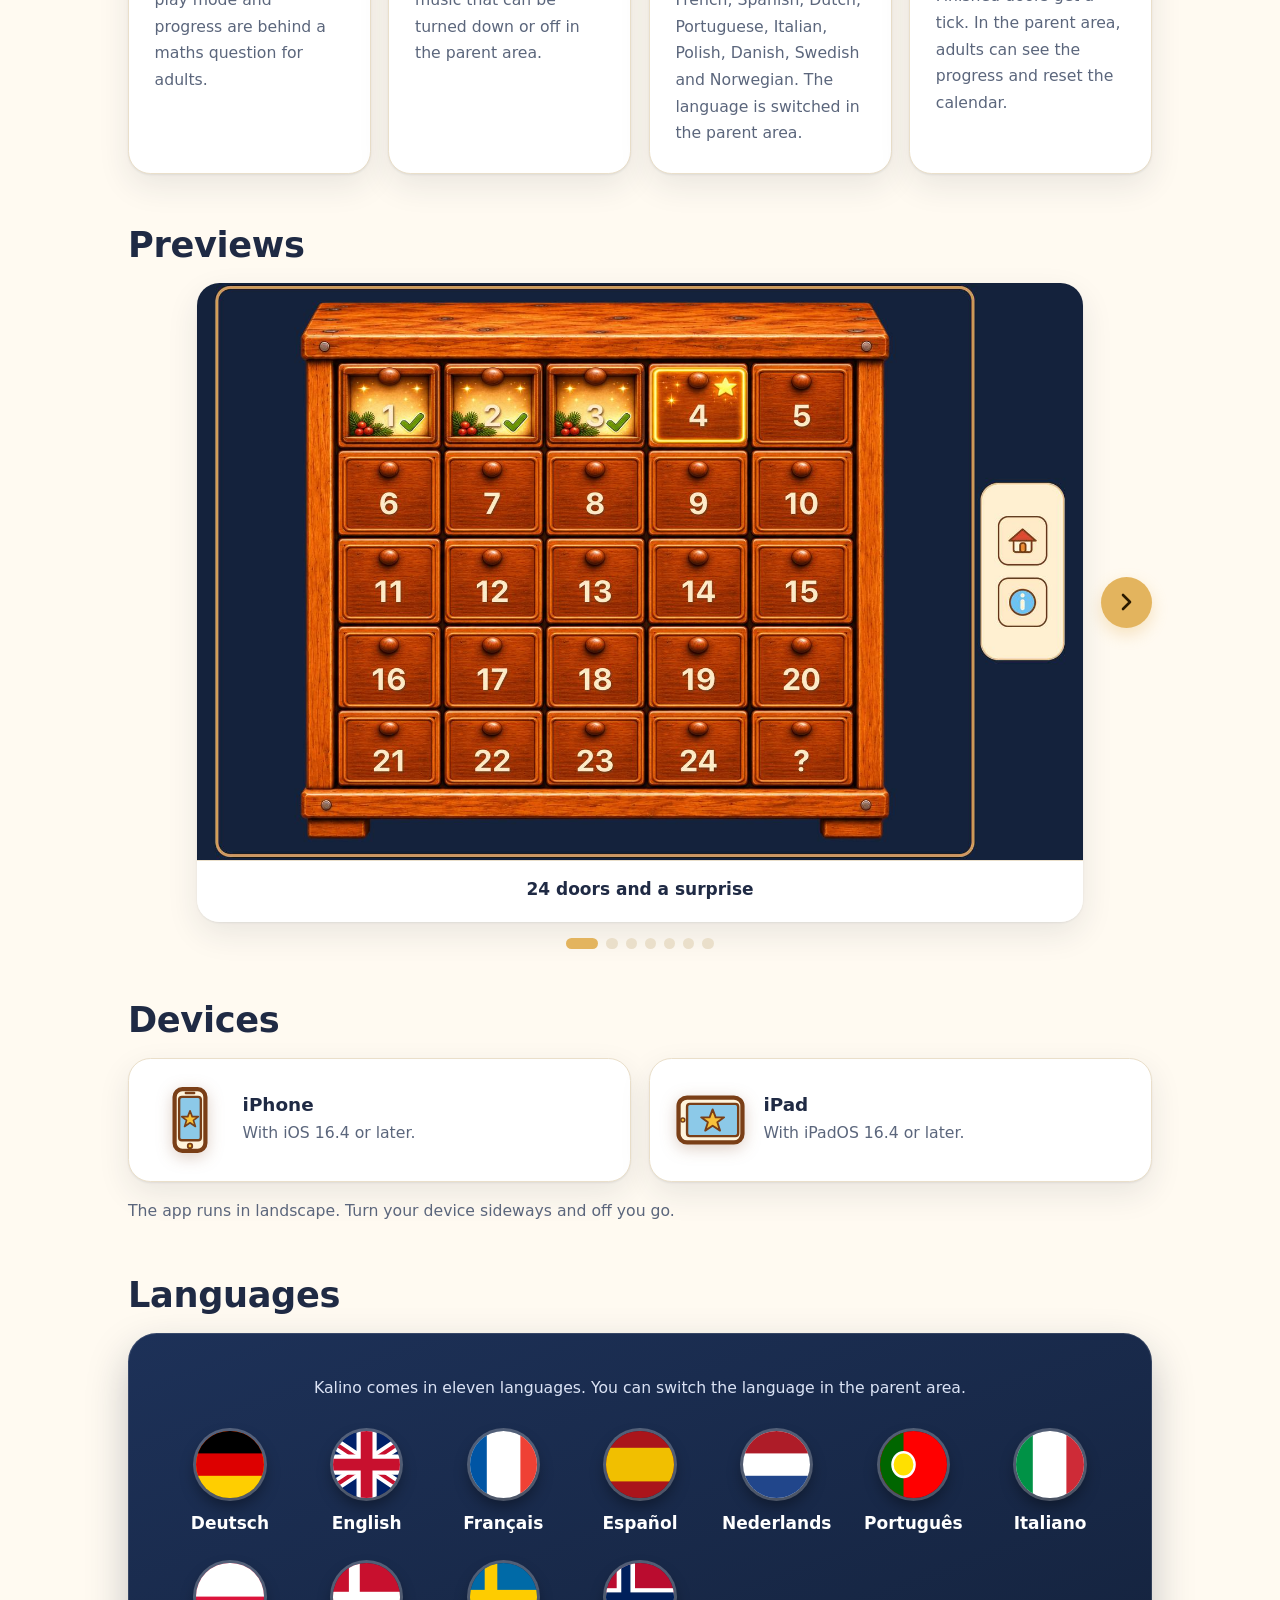
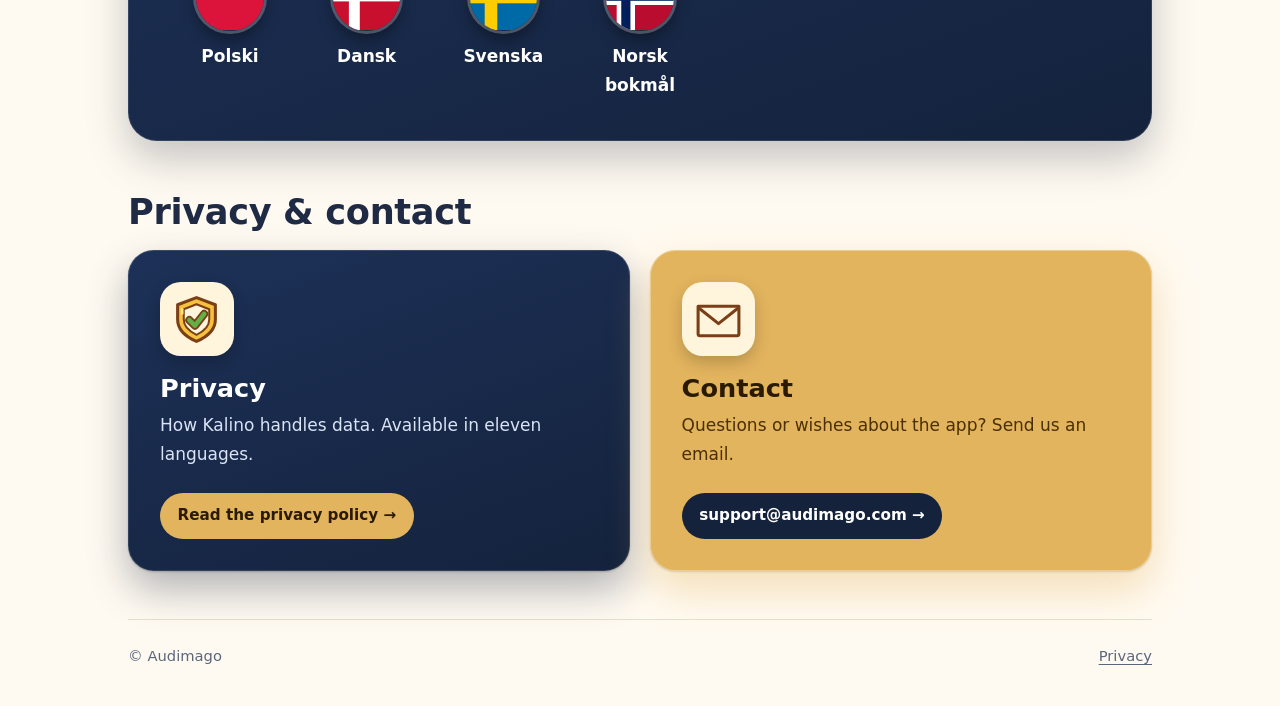
==== commit 3a358f06: "Hero: großes App-Symbol links, Schrift rechts Co-Authored-By: Claude Sonnet 5.5 <noreply@anthropic.c" ====
--- a/index.html
+++ b/index.html
@@ -6,7 +6,7 @@
   <title>Kalino – Audimago</title>
   <meta name="description" content="Kalino ist ein interaktiver Adventskalender für Kinder mit 24 Türchen und einer Überraschung, für iPhone und iPad in elf Sprachen.">
   <link rel="icon" type="image/png" href="assets/favicon.png">
-  <link rel="stylesheet" href="style.css?v=202611232200">
+  <link rel="stylesheet" href="style.css?v=202611232300">
 </head>
 <body>
   <svg width="0" height="0" style="position:absolute" aria-hidden="true" focusable="false"><defs>
@@ -27,11 +27,13 @@
 
   <section class="hero">
     <img class="icon" src="assets/kalino-icon.png" width="360" height="360" alt="Kalino, der kleine Wichtel mit roter Mütze, Laterne und Adventskalender" data-i18n-alt="hero.alt">
-    <h1 data-i18n="name">Kalino</h1>
-    <p class="lead" data-i18n="hero.lead">Der interaktive Adventskalender für Kinder</p>
-    <div class="actions">
-      <a class="btn primary" href="#app" data-i18n="hero.more">Mehr erfahren</a>
-      <a class="btn ghost" href="#info" data-i18n="nav.info">Datenschutz &amp; Kontakt</a>
+    <div class="hero-text">
+      <h1 data-i18n="name">Kalino</h1>
+      <p class="lead" data-i18n="hero.lead">Der interaktive Adventskalender für Kinder</p>
+      <div class="actions">
+        <a class="btn primary" href="#app" data-i18n="hero.more">Mehr erfahren</a>
+        <a class="btn ghost" href="#info" data-i18n="nav.info">Datenschutz &amp; Kontakt</a>
+      </div>
     </div>
   </section>
 
--- a/style.css
+++ b/style.css
@@ -42,6 +42,13 @@
     radial-gradient(40rem 22rem at 80% -10%, #4c6fd155, transparent 60%),
     linear-gradient(180deg, var(--night) 0%, var(--night-2) 100%); }
 .hero.small { padding: 3rem 1rem 6.5rem; }
+/* Startseite: großes App-Symbol links, Schrift rechts; auf schmalen Bildschirmen untereinander */
+.hero:not(.small) { display: grid; grid-template-columns: auto minmax(0, 1fr); align-items: center; gap: clamp(2rem, 5vw, 4.5rem); width: 100%; padding-inline: max(1rem, calc((100% - 64rem) / 2)); text-align: left; }
+.hero:not(.small) img.icon { width: clamp(15rem, 34vw, 26rem); }
+.hero:not(.small) .hero-text h1 { margin-top: 0; }
+.hero:not(.small) .lead { margin: 0; max-width: 24ch; }
+.hero:not(.small) .actions { justify-content: flex-start; }
+@media (max-width: 44rem) { .hero:not(.small) { grid-template-columns: 1fr; justify-items: center; text-align: center; } .hero:not(.small) img.icon { width: min(62vw, 15rem); } .hero:not(.small) .hero-text h1 { margin-top: 1.2rem; } .hero:not(.small) .lead { margin-inline: auto; } .hero:not(.small) .actions { justify-content: center; } }
 .hero img.icon { width: min(46vw, 10.5rem); height: auto; aspect-ratio: 1; border-radius: 23%; box-shadow: 0 0 0 1px #ffffff40, 0 1.6rem 3rem #0009, 0 0 5rem #7fa2ff40; }
 .hero h1 { margin: 1.6rem 0 .5rem; font-family: var(--display); font-weight: 800; font-size: clamp(3rem, 11vw, 5.2rem); line-height: 1; letter-spacing: -.02em; background: linear-gradient(180deg, #fff 20%, var(--gold-soft)); -webkit-background-clip: text; background-clip: text; color: transparent; }
 .hero .lead { margin: 0 auto; max-width: 30ch; font-size: clamp(1.15rem, 3.4vw, 1.45rem); color: #e4eafa; }
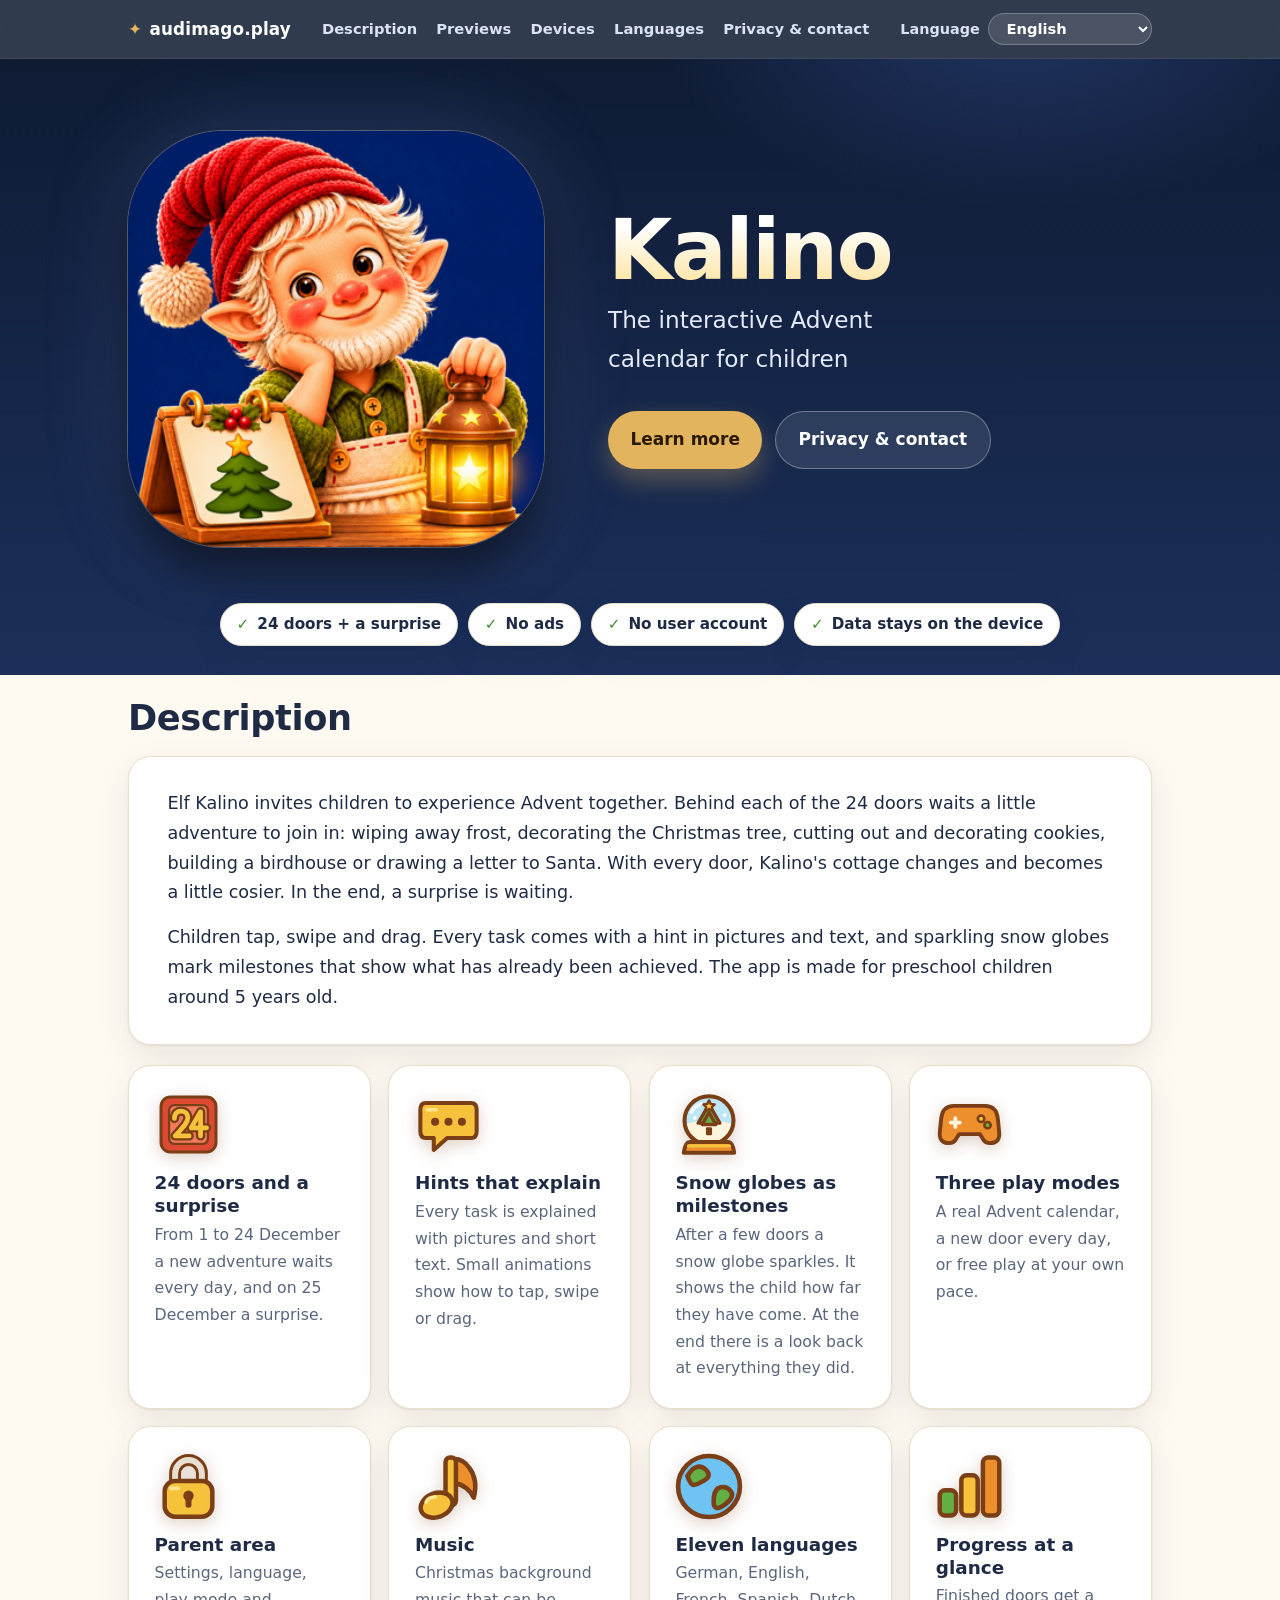
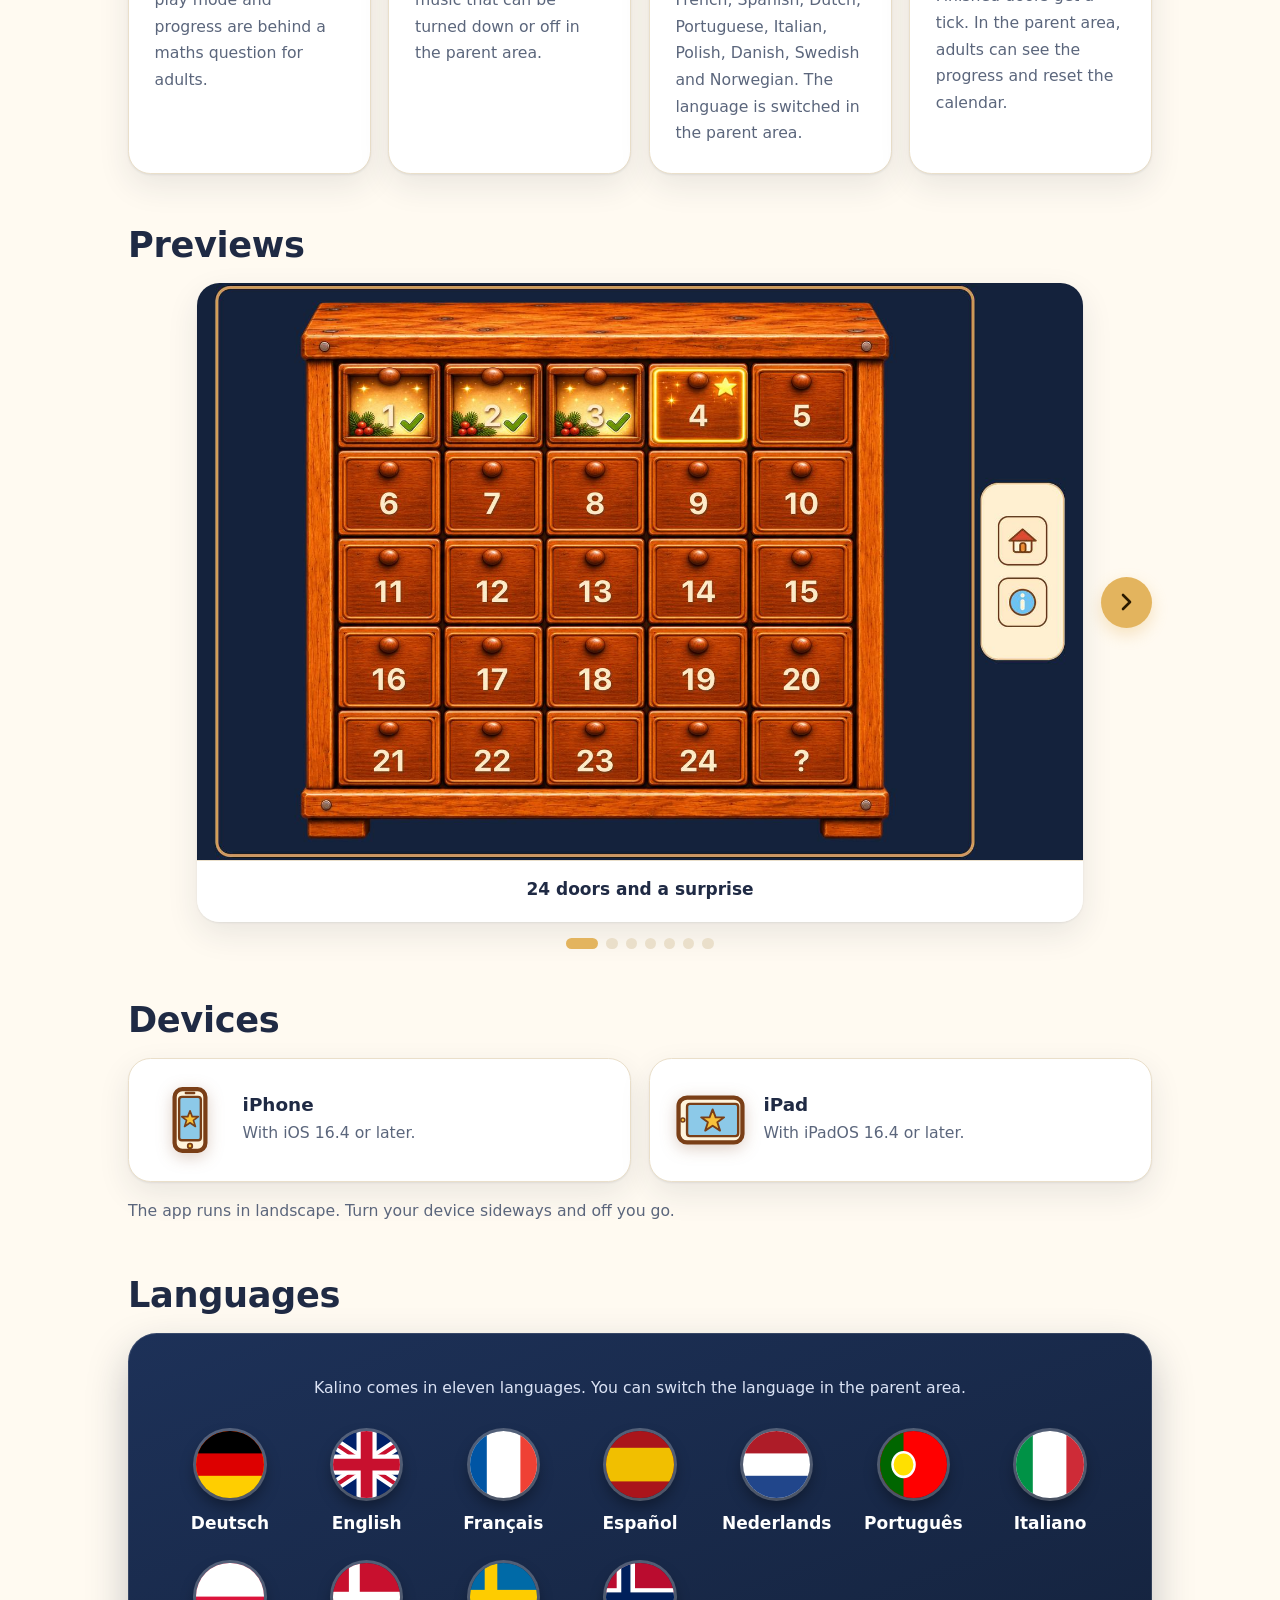
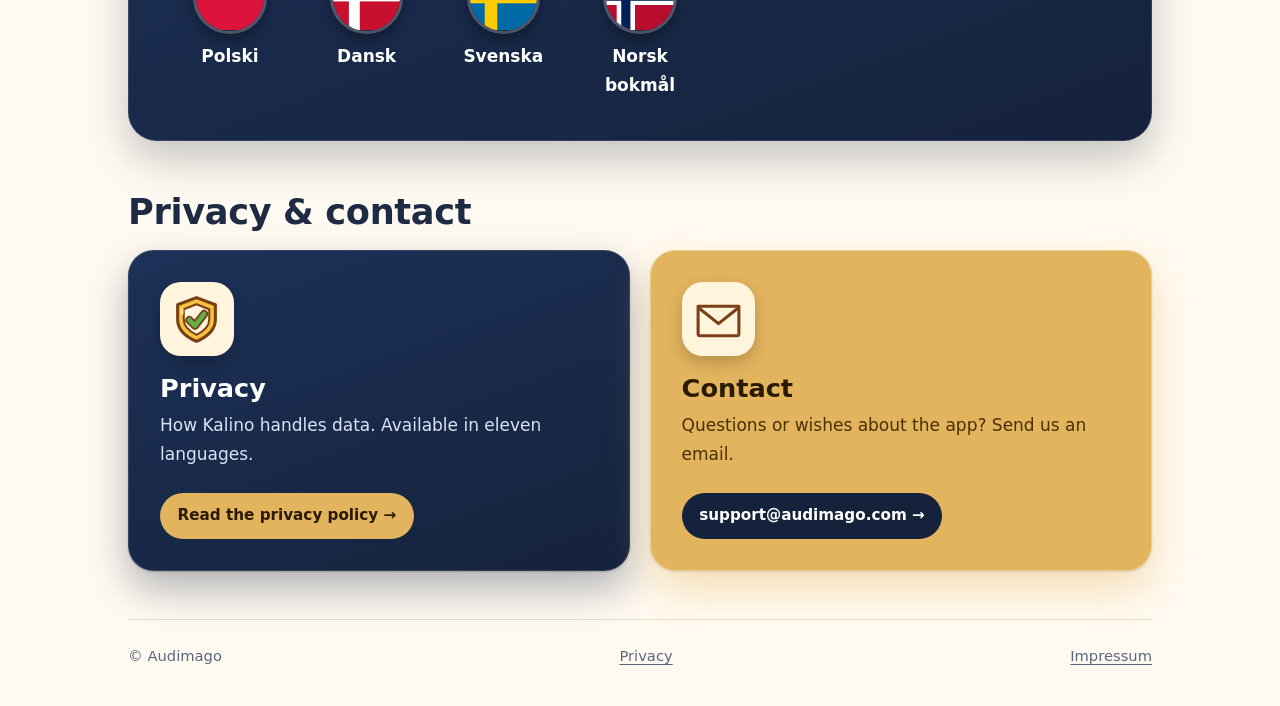
==== commit 24bf39ed: "Impressum-Seite ergänzt und von Startseite und Datenschutz verlinkt Co-Authored-By: Claude Sonnet 5." ====
--- a/index.html
+++ b/index.html
@@ -115,7 +115,7 @@
       </div>
     </section>
   </main>
-  <footer><span>© Audimago</span><a href="datenschutz/" data-keeplang data-i18n="foot.priv">Datenschutz</a></footer>
+  <footer><span>© Audimago</span><a href="datenschutz/" data-keeplang data-i18n="foot.priv">Datenschutz</a><a href="impressum/">Impressum</a></footer>
   <script src="i18n.js?v=202611232000" defer></script>
   <script src="carousel.js?v=202611232000" defer></script>
 </body>
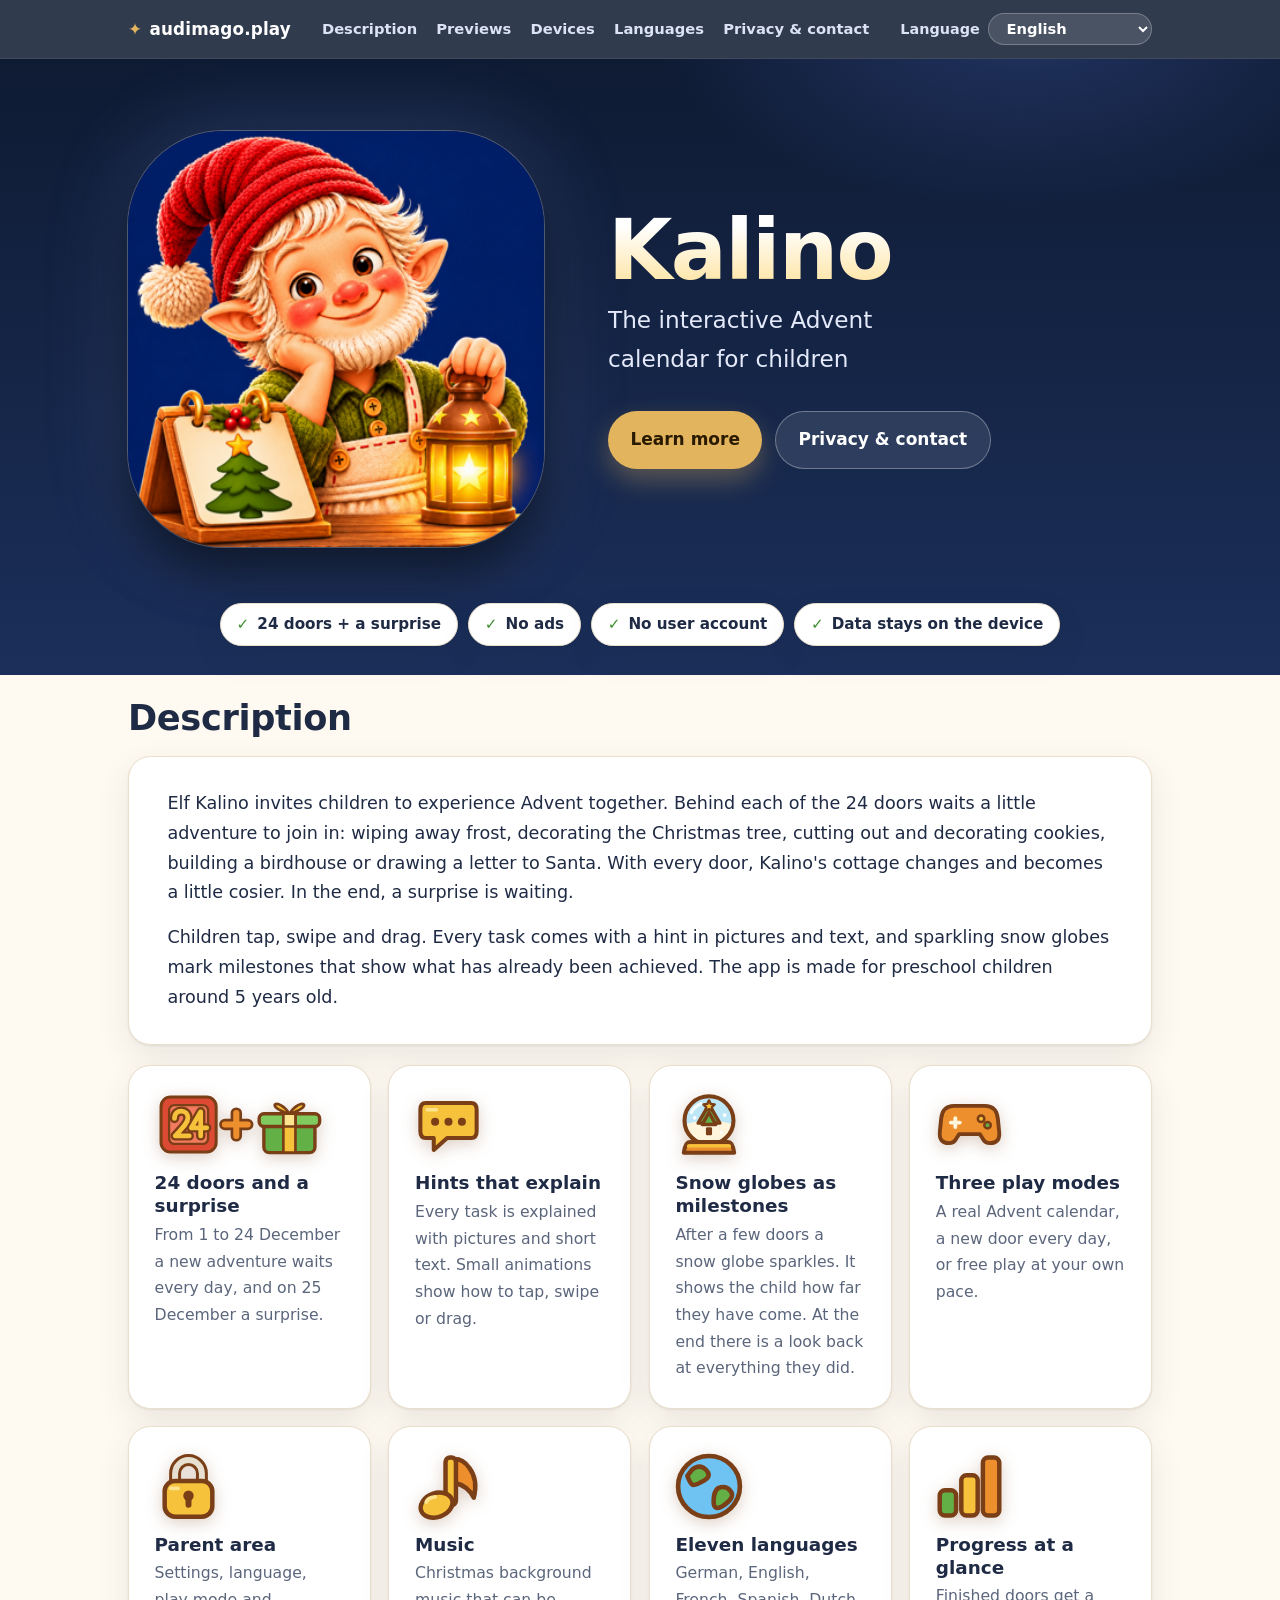
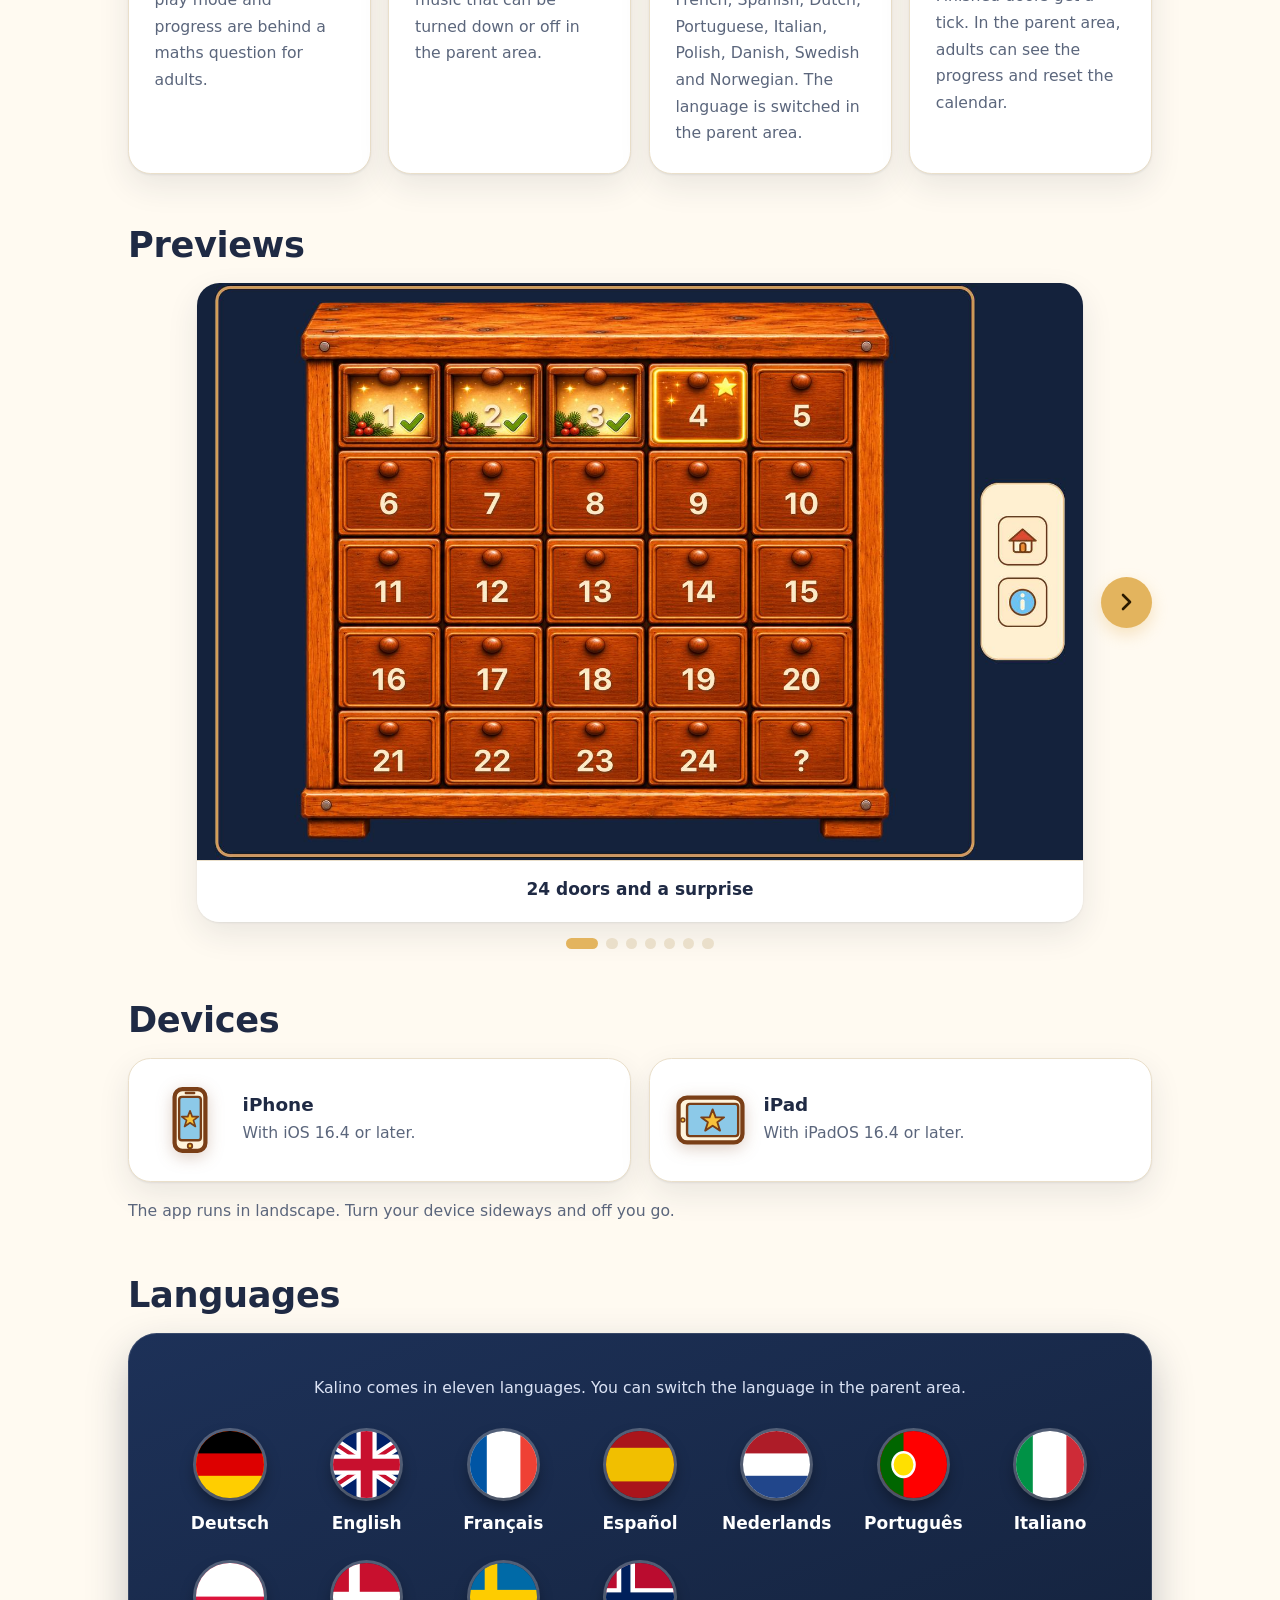
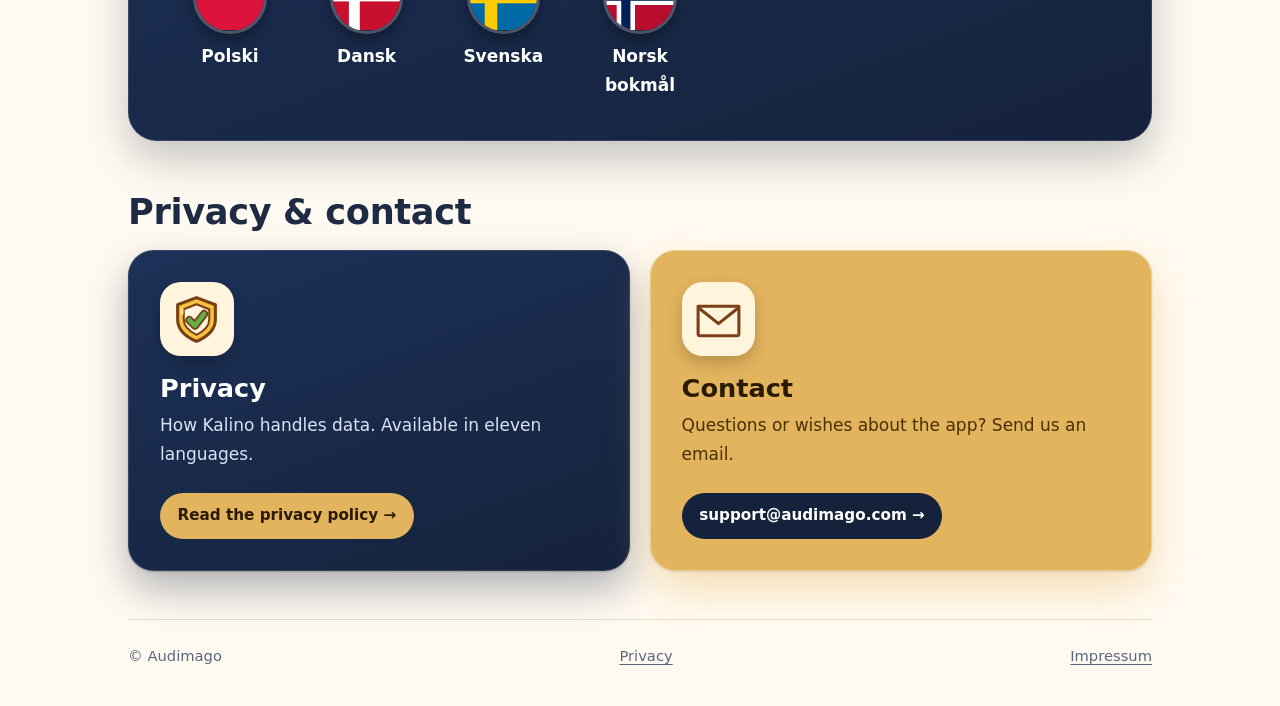
==== commit 6625068b: "Türchen-Symbol mit Geschenk statt 24, Bildnachweis angepasst Co-Authored-By: Claude Sonnet 5.5 <nore" ====
--- a/index.html
+++ b/index.html
@@ -52,7 +52,7 @@
         <p data-i18n="desc.p2">Kinder tippen, wischen und ziehen. Bei jeder Aufgabe hilft ein Hinweis in Bildern und Text, und funkelnde Schneekugeln zeigen als Meilensteine, was schon geschafft ist. Die App ist für Kinder im Vorschulalter um 5 Jahre gedacht.</p>
       </div>
       <div class="grid">
-        <article class="card feature"><img class="ico" src="assets/icons/door-24.svg" width="96" height="96" alt=""><h3 data-i18n="f1.t">24 Türchen und eine Überraschung</h3><p data-i18n="f1.d">Vom 1. bis zum 24. Dezember wartet jeden Tag ein neues Abenteuer, am 25. Dezember eine Überraschung.</p></article>
+        <article class="card feature"><img class="ico wide" src="assets/icons/door-24-gift.svg" width="250" height="100" alt=""><h3 data-i18n="f1.t">24 Türchen und eine Überraschung</h3><p data-i18n="f1.d">Vom 1. bis zum 24. Dezember wartet jeden Tag ein neues Abenteuer, am 25. Dezember eine Überraschung.</p></article>
         <article class="card feature"><img class="ico" src="assets/icons/hints.svg" width="96" height="96" alt=""><h3 data-i18n="f2.t">Hinweise zum Verstehen</h3><p data-i18n="f2.d">Jede Aufgabe wird in Bildern und kurzem Text erklärt. Kleine Animationen zeigen, wie getippt, gewischt oder gezogen wird.</p></article>
         <article class="card feature"><img class="ico" src="assets/icons/snowglobe.svg" width="96" height="96" alt=""><h3 data-i18n="f3.t">Schneekugeln als Meilensteine</h3><p data-i18n="f3.d">Nach einigen Türchen funkelt eine Schneekugel. Sie zeigt dem Kind, wie weit es schon gekommen ist. Am Ende gibt es einen Rückblick auf alles Erlebte.</p></article>
         <article class="card feature"><img class="ico" src="assets/icons/gamepad.svg" width="96" height="96" alt=""><h3 data-i18n="f4.t">Drei Spielmodi</h3><p data-i18n="f4.d">Echter Adventskalender, jeden Tag ein neues Türchen oder freies Spielen im eigenen Tempo.</p></article>
--- a/style.css
+++ b/style.css
@@ -171,3 +171,5 @@
 
 /* Symbole aus der App-Icon-Familie */
 .feature img.ico { display: block; width: 4.2rem; height: 4.2rem; margin: 0 0 .8rem; filter: drop-shadow(0 .3rem .5rem #7a3f1740); }
+
+.feature img.ico.wide { width: auto; height: 4.2rem; }
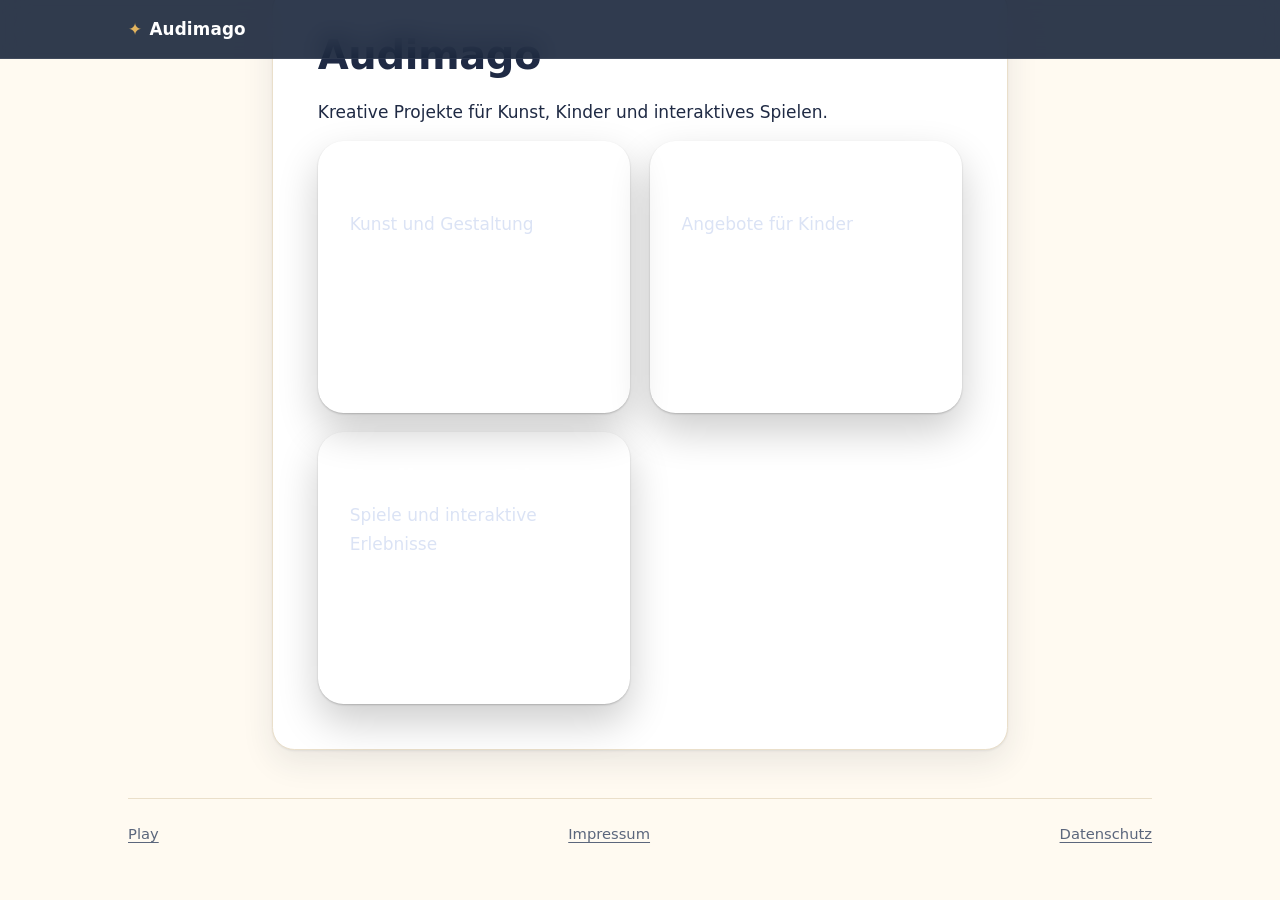
==== commit 9d2faebf: "Kalino unter Audimago Play einordnen" ====
--- a/index.html
+++ b/index.html
@@ -1,122 +1 @@
-<!doctype html>
-<html lang="de">
-<head>
-  <meta charset="utf-8">
-  <meta name="viewport" content="width=device-width, initial-scale=1">
-  <title>Kalino – Audimago</title>
-  <meta name="description" content="Kalino ist ein interaktiver Adventskalender für Kinder mit 24 Türchen und einer Überraschung, für iPhone und iPad in elf Sprachen.">
-  <link rel="icon" type="image/png" href="assets/favicon.png">
-  <link rel="stylesheet" href="style.css?v=202611232300">
-</head>
-<body>
-  <svg width="0" height="0" style="position:absolute" aria-hidden="true" focusable="false"><defs>
-    <symbol id="f-de" viewBox="0 0 5 3" preserveAspectRatio="none"><rect width="5" height="3" fill="#ffce00"/><rect width="5" height="2" fill="#dd0000"/><rect width="5" height="1"/></symbol>
-    <symbol id="f-en" viewBox="0 0 60 40" preserveAspectRatio="none"><rect width="60" height="40" fill="#012169"/><path d="M0 0L60 40M60 0L0 40" stroke="#fff" stroke-width="7"/><path d="M0 0L60 40M60 0L0 40" stroke="#c8102e" stroke-width="2.4"/><path d="M30 0V40M0 20H60" stroke="#fff" stroke-width="12"/><path d="M30 0V40M0 20H60" stroke="#c8102e" stroke-width="7"/></symbol>
-    <symbol id="f-fr" viewBox="0 0 3 2" preserveAspectRatio="none"><rect width="3" height="2" fill="#fff"/><rect width="1" height="2" fill="#0055a4"/><rect x="2" width="1" height="2" fill="#ef4135"/></symbol>
-    <symbol id="f-es" viewBox="0 0 4 3" preserveAspectRatio="none"><rect width="4" height="3" fill="#aa151b"/><rect y="0.75" width="4" height="1.5" fill="#f1bf00"/></symbol>
-    <symbol id="f-nl" viewBox="0 0 3 2" preserveAspectRatio="none"><rect width="3" height="2" fill="#fff"/><rect width="3" height="0.667" fill="#ae1c28"/><rect y="1.333" width="3" height="0.667" fill="#21468b"/></symbol>
-    <symbol id="f-pt" viewBox="0 0 5 3" preserveAspectRatio="none"><rect width="5" height="3" fill="#ff0000"/><rect width="2" height="3" fill="#006600"/><circle cx="2" cy="1.5" r="0.55" fill="#ffe000" stroke="#fff" stroke-width="0.12"/></symbol>
-    <symbol id="f-it" viewBox="0 0 3 2" preserveAspectRatio="none"><rect width="3" height="2" fill="#fff"/><rect width="1" height="2" fill="#009246"/><rect x="2" width="1" height="2" fill="#ce2b37"/></symbol>
-    <symbol id="f-pl" viewBox="0 0 8 5" preserveAspectRatio="none"><rect width="8" height="5" fill="#dc143c"/><rect width="8" height="2.5" fill="#fff"/></symbol>
-    <symbol id="f-da" viewBox="0 0 37 28" preserveAspectRatio="none"><rect width="37" height="28" fill="#c8102e"/><rect x="12" width="4" height="28" fill="#fff"/><rect y="12" width="37" height="4" fill="#fff"/></symbol>
-    <symbol id="f-sv" viewBox="0 0 16 10" preserveAspectRatio="none"><rect width="16" height="10" fill="#006aa7"/><rect x="5" width="2" height="10" fill="#fecc00"/><rect y="4" width="16" height="2" fill="#fecc00"/></symbol>
-    <symbol id="f-nb" viewBox="0 0 22 16" preserveAspectRatio="none"><rect width="22" height="16" fill="#ba0c2f"/><rect x="6" width="4" height="16" fill="#fff"/><rect y="6" width="22" height="4" fill="#fff"/><rect x="7" width="2" height="16" fill="#00205b"/><rect y="7" width="22" height="2" fill="#00205b"/></symbol>
-  </defs></svg>
-  <header class="bar"><div class="in"><a class="brand" href="./">audimago.play</a>
-    <nav aria-label="Hauptnavigation" data-i18n-aria="nav.aria" class="nav"><a href="#app" data-i18n="nav.desc">Beschreibung</a><a href="#einblicke" id="nav-einblicke" hidden data-i18n="nav.shots">Einblicke</a><a href="#geraete" data-i18n="nav.devices">Geräte</a><a href="#sprachen" data-i18n="nav.langs">Sprachen</a><a href="#info" data-i18n="nav.info">Datenschutz &amp; Kontakt</a></nav><label for="language"><span data-i18n="ui.language">Sprache</span> <select id="language" data-i18n-aria="ui.language" aria-label="Sprache"><option value="de">Deutsch</option><option value="en">English</option><option value="fr">Français</option><option value="es">Español</option><option value="nl">Nederlands</option><option value="pt-PT">Português</option><option value="it">Italiano</option><option value="pl">Polski</option><option value="da">Dansk</option><option value="sv">Svenska</option><option value="nb">Norsk bokmål</option></select></label></div></header>
-
-  <section class="hero">
-    <img class="icon" src="assets/kalino-icon.png" width="360" height="360" alt="Kalino, der kleine Wichtel mit roter Mütze, Laterne und Adventskalender" data-i18n-alt="hero.alt">
-    <div class="hero-text">
-      <h1 data-i18n="name">Kalino</h1>
-      <p class="lead" data-i18n="hero.lead">Der interaktive Adventskalender für Kinder</p>
-      <div class="actions">
-        <a class="btn primary" href="#app" data-i18n="hero.more">Mehr erfahren</a>
-        <a class="btn ghost" href="#info" data-i18n="nav.info">Datenschutz &amp; Kontakt</a>
-      </div>
-    </div>
-  </section>
-
-  <main class="wrap">
-    <ul class="facts">
-      <li data-i18n="fact1">24 Türchen + Überraschung</li>
-      <li data-i18n="fact2">Keine Werbung</li>
-      <li data-i18n="fact3">Kein Benutzerkonto</li>
-      <li data-i18n="fact4">Daten bleiben auf dem Gerät</li>
-    </ul>
-
-    <section id="app" class="block">
-      <h2 class="sec" data-i18n="desc.h">Beschreibung</h2>
-      <div class="card intro">
-        <p data-i18n="desc.p1">Wichtel Kalino lädt Kinder ein, gemeinsam den Advent zu erleben. Hinter jedem der 24 Türchen wartet ein kleines Abenteuer zum Mitmachen: Frost wegwischen, den Weihnachtsbaum schmücken, Plätzchen ausstechen und verzieren, ein Vogelhaus bauen oder einen Brief an den Weihnachtsmann malen. Mit jedem Türchen verändert sich Kalinos Stube und wird ein Stück gemütlicher. Am Ende wartet eine Überraschung.</p>
-        <p data-i18n="desc.p2">Kinder tippen, wischen und ziehen. Bei jeder Aufgabe hilft ein Hinweis in Bildern und Text, und funkelnde Schneekugeln zeigen als Meilensteine, was schon geschafft ist. Die App ist für Kinder im Vorschulalter um 5 Jahre gedacht.</p>
-      </div>
-      <div class="grid">
-        <article class="card feature"><img class="ico wide" src="assets/icons/door-24-gift.svg" width="250" height="100" alt=""><h3 data-i18n="f1.t">24 Türchen und eine Überraschung</h3><p data-i18n="f1.d">Vom 1. bis zum 24. Dezember wartet jeden Tag ein neues Abenteuer, am 25. Dezember eine Überraschung.</p></article>
-        <article class="card feature"><img class="ico" src="assets/icons/hints.svg" width="96" height="96" alt=""><h3 data-i18n="f2.t">Hinweise zum Verstehen</h3><p data-i18n="f2.d">Jede Aufgabe wird in Bildern und kurzem Text erklärt. Kleine Animationen zeigen, wie getippt, gewischt oder gezogen wird.</p></article>
-        <article class="card feature"><img class="ico" src="assets/icons/snowglobe.svg" width="96" height="96" alt=""><h3 data-i18n="f3.t">Schneekugeln als Meilensteine</h3><p data-i18n="f3.d">Nach einigen Türchen funkelt eine Schneekugel. Sie zeigt dem Kind, wie weit es schon gekommen ist. Am Ende gibt es einen Rückblick auf alles Erlebte.</p></article>
-        <article class="card feature"><img class="ico" src="assets/icons/gamepad.svg" width="96" height="96" alt=""><h3 data-i18n="f4.t">Drei Spielmodi</h3><p data-i18n="f4.d">Echter Adventskalender, jeden Tag ein neues Türchen oder freies Spielen im eigenen Tempo.</p></article>
-        <article class="card feature"><img class="ico" src="assets/icons/lock.svg" width="96" height="96" alt=""><h3 data-i18n="f5.t">Elternbereich</h3><p data-i18n="f5.d">Einstellungen, Sprache, Spielmodus und Fortschritt sind hinter einer Rechenaufgabe für Erwachsene.</p></article>
-        <article class="card feature"><img class="ico" src="assets/icons/music.svg" width="96" height="96" alt=""><h3 data-i18n="f6.t">Musik</h3><p data-i18n="f6.d">Weihnachtliche Hintergrundmusik, die sich im Elternbereich leiser stellen oder abschalten lässt.</p></article>
-        <article class="card feature"><img class="ico" src="assets/icons/globe.svg" width="96" height="96" alt=""><h3 data-i18n="f7.t">Elf Sprachen</h3><p data-i18n="f7.d">Deutsch, Englisch, Französisch, Spanisch, Niederländisch, Portugiesisch, Italienisch, Polnisch, Dänisch, Schwedisch und Norwegisch. Gewechselt wird im Elternbereich.</p></article>
-        <article class="card feature"><img class="ico" src="assets/icons/progress.svg" width="96" height="96" alt=""><h3 data-i18n="f8.t">Fortschritt im Blick</h3><p data-i18n="f8.d">Geschaffte Türchen bekommen einen Haken. Im Elternbereich sehen Erwachsene den Fortschritt und können den Kalender zurücksetzen.</p></article>
-      </div>
-    </section>
-
-    <section id="einblicke" class="block" hidden>
-      <h2 class="sec" data-i18n="shots.h">Einblicke</h2>
-      <div id="carousel" class="carousel" role="region" aria-roledescription="Karussell" aria-label="Bilder aus der App" data-i18n-aria="shots.region"></div>
-    </section>
-
-    <section id="geraete" class="block">
-      <h2 class="sec" data-i18n="dev.h">Geräte</h2>
-      <div class="grid two">
-        <article class="card device"><img class="ico" src="assets/icons/iphone.svg" width="96" height="96" alt=""><div><h3>iPhone</h3><p data-i18n="dev.iphone">Mit iOS 16.4 oder neuer.</p></div></article>
-        <article class="card device"><img class="ico" src="assets/icons/ipad.svg" width="96" height="96" alt=""><div><h3>iPad</h3><p data-i18n="dev.ipad">Mit iPadOS 16.4 oder neuer.</p></div></article>
-      </div>
-      <p class="note" data-i18n="dev.note">Die App läuft im Querformat. Drehe dein Gerät quer, dann kann es losgehen.</p>
-    </section>
-
-    <section id="sprachen" class="block">
-      <h2 class="sec" data-i18n="lang.h">Sprachen</h2>
-      <div class="lang-panel">
-      <p class="note first" data-i18n="lang.note">Kalino gibt es in elf Sprachen. Die Sprache lässt sich im Elternbereich wechseln.</p>
-      <ul class="langs">
-        <li lang="de"><svg class="flag" viewBox="0 0 3 2" preserveAspectRatio="xMidYMid slice" aria-hidden="true" focusable="false"><use href="#f-de"/></svg><span>Deutsch</span></li>
-        <li lang="en"><svg class="flag" viewBox="0 0 3 2" preserveAspectRatio="xMidYMid slice" aria-hidden="true" focusable="false"><use href="#f-en"/></svg><span>English</span></li>
-        <li lang="fr"><svg class="flag" viewBox="0 0 3 2" preserveAspectRatio="xMidYMid slice" aria-hidden="true" focusable="false"><use href="#f-fr"/></svg><span>Français</span></li>
-        <li lang="es"><svg class="flag" viewBox="0 0 3 2" preserveAspectRatio="xMidYMid slice" aria-hidden="true" focusable="false"><use href="#f-es"/></svg><span>Español</span></li>
-        <li lang="nl"><svg class="flag" viewBox="0 0 3 2" preserveAspectRatio="xMidYMid slice" aria-hidden="true" focusable="false"><use href="#f-nl"/></svg><span>Nederlands</span></li>
-        <li lang="pt-PT"><svg class="flag" viewBox="0 0 3 2" preserveAspectRatio="xMidYMid slice" aria-hidden="true" focusable="false"><use href="#f-pt"/></svg><span>Português</span></li>
-        <li lang="it"><svg class="flag" viewBox="0 0 3 2" preserveAspectRatio="xMidYMid slice" aria-hidden="true" focusable="false"><use href="#f-it"/></svg><span>Italiano</span></li>
-        <li lang="pl"><svg class="flag" viewBox="0 0 3 2" preserveAspectRatio="xMidYMid slice" aria-hidden="true" focusable="false"><use href="#f-pl"/></svg><span>Polski</span></li>
-        <li lang="da"><svg class="flag" viewBox="0 0 3 2" preserveAspectRatio="xMidYMid slice" aria-hidden="true" focusable="false"><use href="#f-da"/></svg><span>Dansk</span></li>
-        <li lang="sv"><svg class="flag" viewBox="0 0 3 2" preserveAspectRatio="xMidYMid slice" aria-hidden="true" focusable="false"><use href="#f-sv"/></svg><span>Svenska</span></li>
-        <li lang="nb"><svg class="flag" viewBox="0 0 3 2" preserveAspectRatio="xMidYMid slice" aria-hidden="true" focusable="false"><use href="#f-nb"/></svg><span>Norsk bokmål</span></li>
-      </ul>
-      </div>
-    </section>
-
-    <section id="info" class="block">
-      <h2 class="sec" data-i18n="info.h">Datenschutz &amp; Kontakt</h2>
-      <div class="tiles">
-        <a class="tile privacy" href="datenschutz/" data-keeplang>
-          <span class="ico"><img src="assets/icons/privacy.svg" width="96" height="96" alt=""></span>
-          <span class="t" data-i18n="priv.t">Datenschutz</span>
-          <span class="d" data-i18n="priv.d">So geht Kalino mit Daten um. In elf Sprachen zum Nachlesen.</span>
-          <span class="go" data-i18n="priv.go">Datenschutzerklärung lesen →</span>
-        </a>
-        <a class="tile contact" href="mailto:support@audimago.com">
-          <span class="ico"><img src="assets/icons/mail.svg" width="96" height="96" alt=""></span>
-          <span class="t" data-i18n="con.t">Kontakt</span>
-          <span class="d" data-i18n="con.d">Fragen oder Wünsche zur App? Schreib uns eine E-Mail.</span>
-          <span class="go">support@audimago.com →</span>
-        </a>
-      </div>
-    </section>
-  </main>
-  <footer><span>© Audimago</span><a href="datenschutz/" data-keeplang data-i18n="foot.priv">Datenschutz</a><a href="impressum/">Impressum</a></footer>
-  <script src="i18n.js?v=202611232000" defer></script>
-  <script src="carousel.js?v=202611232000" defer></script>
-</body>
-</html>
+<!doctype html><html lang="de"><head><meta charset="utf-8"><meta name="viewport" content="width=device-width, initial-scale=1"><title>Audimago</title><meta name="description" content="Audimago: Arts, Kids und Play."><link rel="icon" href="assets/favicon.png"><link rel="stylesheet" href="style.css"></head><body><header class="bar"><div class="in"><a class="brand" href="./">Audimago</a></div></header><main class="wrap"><article class="doc"><h1>Audimago</h1><p>Kreative Projekte für Kunst, Kinder und interaktives Spielen.</p><div class="tiles"><div class="tile"><span class="t">Audimago Arts</span><span class="d">Kunst und Gestaltung</span></div><div class="tile"><span class="t">Audimago Kids</span><span class="d">Angebote für Kinder</span></div><a class="tile" href="play/"><span class="t">Audimago Play</span><span class="d">Spiele und interaktive Erlebnisse</span><span class="go">Kalino entdecken →</span></a></div></article></main><footer><a href="play/">Play</a><a href="impressum/">Impressum</a><a href="datenschutz/">Datenschutz</a></footer></body></html>
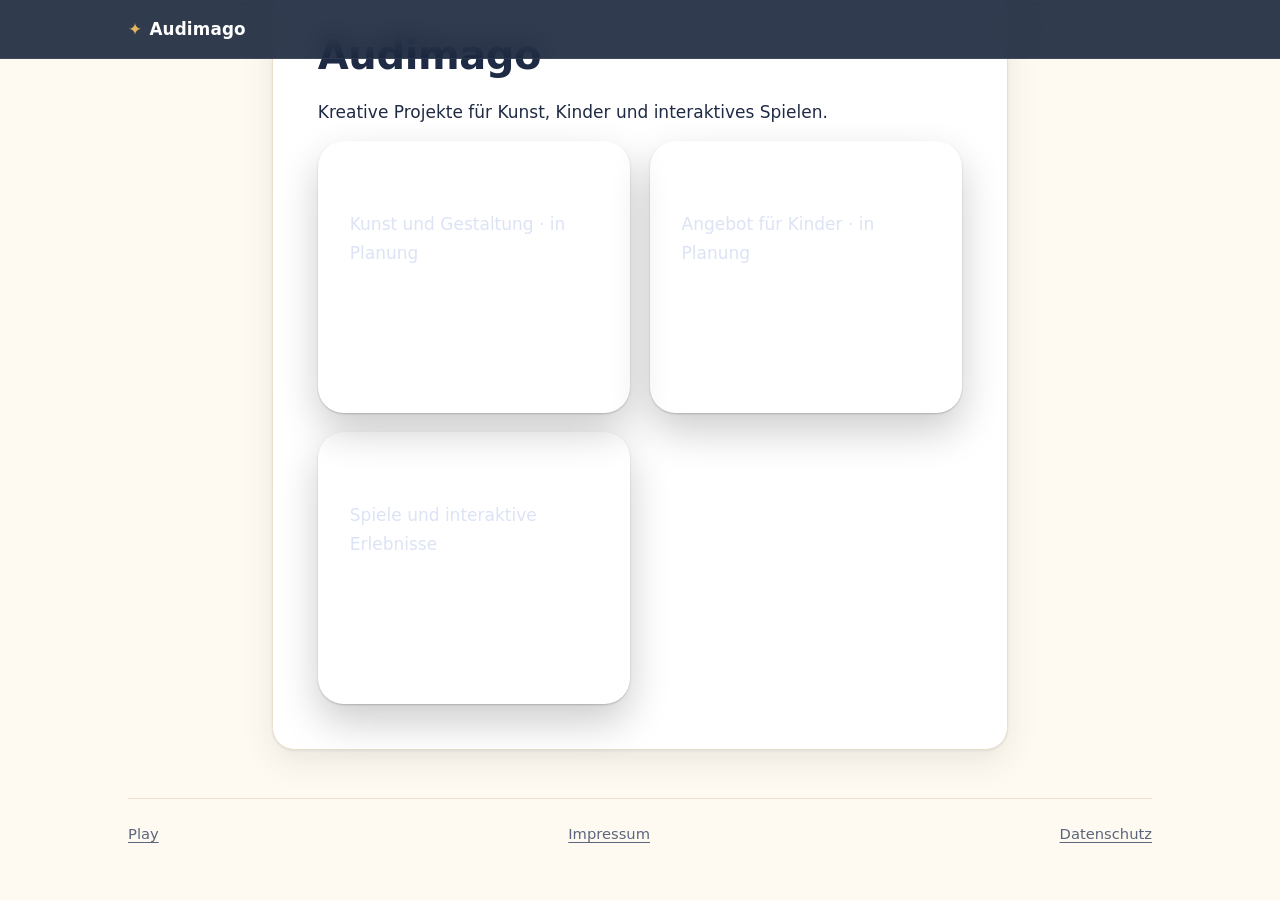
==== commit 7d8e612f: "Rechtliche Prüfung: Datenschutz, Impressum, Footer ergänzt - Sprachwahl (localStorage) und Widerspru" ====
--- a/index.html
+++ b/index.html
@@ -1 +1 @@
-<!doctype html><html lang="de"><head><meta charset="utf-8"><meta name="viewport" content="width=device-width, initial-scale=1"><title>Audimago</title><meta name="description" content="Audimago: Arts, Kids und Play."><link rel="icon" href="assets/favicon.png"><link rel="stylesheet" href="style.css"></head><body><header class="bar"><div class="in"><a class="brand" href="./">Audimago</a></div></header><main class="wrap"><article class="doc"><h1>Audimago</h1><p>Kreative Projekte für Kunst, Kinder und interaktives Spielen.</p><div class="tiles"><div class="tile"><span class="t">Audimago Arts</span><span class="d">Kunst und Gestaltung</span></div><div class="tile"><span class="t">Audimago Kids</span><span class="d">Angebote für Kinder</span></div><a class="tile" href="play/"><span class="t">Audimago Play</span><span class="d">Spiele und interaktive Erlebnisse</span><span class="go">Kalino entdecken →</span></a></div></article></main><footer><a href="play/">Play</a><a href="impressum/">Impressum</a><a href="datenschutz/">Datenschutz</a></footer></body></html>+<!doctype html><html lang="de"><head><meta charset="utf-8"><meta name="viewport" content="width=device-width, initial-scale=1"><title>Audimago</title><meta name="description" content="Audimago: Arts, Kids und Play."><link rel="icon" href="assets/favicon.png"><link rel="stylesheet" href="style.css"></head><body><header class="bar"><div class="in"><a class="brand" href="./">Audimago</a></div></header><main class="wrap"><article class="doc"><h1>Audimago</h1><p>Kreative Projekte für Kunst, Kinder und interaktives Spielen.</p><div class="tiles"><div class="tile"><span class="t">Audimago Arts</span><span class="d">Kunst und Gestaltung · in Planung</span></div><div class="tile"><span class="t">Audimago Kids</span><span class="d">Angebot für Kinder · in Planung</span></div><a class="tile" href="play/"><span class="t">Audimago Play</span><span class="d">Spiele und interaktive Erlebnisse</span><span class="go">Kalino entdecken →</span></a></div></article></main><footer><a href="play/">Play</a><a href="impressum/">Impressum</a><a href="datenschutz/">Datenschutz</a></footer></body></html>
--- a/style.css
+++ b/style.css
@@ -54,7 +54,7 @@
 .hero .lead { margin: 0 auto; max-width: 30ch; font-size: clamp(1.15rem, 3.4vw, 1.45rem); color: #e4eafa; }
 .hero .actions { margin-top: 2rem; display: flex; gap: .8rem; justify-content: center; flex-wrap: wrap; }
 .btn { display: inline-flex; align-items: center; gap: .5rem; padding: .85rem 1.4rem; border-radius: 999px; font-weight: 700; text-decoration: none; transition: transform .15s ease, box-shadow .15s ease; }
-.btn.primary { background: var(--gold); color: #2a1a00; font-weight: 800; box-shadow: 0 .7rem 1.6rem #e3b45e55; }
+.btn.primary { background: var(--gold); color: #2a1a00; font-weight: 800; }
 .btn.primary:hover { filter: brightness(1.08); }
 .btn.ghost { background: #ffffff1a; color: #fff; border: 1px solid #ffffff50; }
 .btn:hover { transform: translateY(-2px); }
@@ -137,7 +137,7 @@
 .slide figure { margin: 0; }
 .slide img { display: block; width: 100%; height: auto; max-height: 70vh; object-fit: contain; background: #14223c; }
 .slide figcaption { padding: .9rem 1.2rem 1.1rem; background: var(--card); color: var(--ink); font-weight: 600; text-align: center; border-top: 1px solid var(--line); }
-.nav-btn { width: 3.2rem; height: 3.2rem; padding: 0; border-radius: 50%; border: 0; background: var(--gold); color: #2a1a00; cursor: pointer; display: grid; place-items: center; box-shadow: 0 .4rem 1rem #e3b45e55; transition: transform .15s ease, filter .15s ease, opacity .15s ease; }
+.nav-btn { width: 3.2rem; height: 3.2rem; padding: 0; border-radius: 50%; border: 0; background: var(--gold); color: #2a1a00; cursor: pointer; display: grid; place-items: center; transition: transform .15s ease, filter .15s ease, opacity .15s ease; }
 .nav-btn svg { width: 1.5rem; height: 1.5rem; fill: none; stroke: currentColor; stroke-width: 2.6; stroke-linecap: round; stroke-linejoin: round; }
 .nav-btn:hover:not(:disabled) { filter: brightness(1.08); transform: scale(1.07); }
 .nav-btn:disabled { opacity: 0; pointer-events: none; }
@@ -173,3 +173,38 @@
 .feature img.ico { display: block; width: 4.2rem; height: 4.2rem; margin: 0 0 .8rem; filter: drop-shadow(0 .3rem .5rem #7a3f1740); }
 
 .feature img.ico.wide { width: auto; height: 4.2rem; }
+
+/* Play-Übersicht */
+.block.first { margin-top: 0; }
+.tile.app { color: #fff; background: linear-gradient(160deg, #1d3158 0%, #14223c 100%); box-shadow: inset 0 0 0 1px #ffffff1f, 0 1px 2px #0003, 0 18px 40px #14223c55; }
+.tile.app .app-icon { width: 5.5rem; height: 5.5rem; border-radius: 23%; box-shadow: 0 0 0 1px #ffffff40, 0 .6rem 1.2rem #0006; margin-bottom: .6rem; }
+.tile.app .go { background: var(--gold); color: #2a1a00; }
+.hero.small h1 { margin-top: 0; }
+.hero.small .lead { margin-inline: auto; }
+
+/* Handy: Pillen im Banner nicht herausragen lassen */
+@media (max-width: 36rem) {
+  .hero:not(.small) { padding-bottom: 2.5rem; }
+  .hero:not(.small) + .wrap { margin-top: 1.5rem; }
+  .hero.small { padding-bottom: 5rem; }
+  .facts { flex-direction: column; align-items: center; }
+  .hero .actions .btn { justify-content: center; }
+}
+.wrap.flat { margin-top: 2.5rem; }
+.hero.play { padding-bottom: 4rem; }
+.hero.small h1 { padding-bottom: .12em; }
+.hero.small .lead { max-width: 36ch; }
+
+/* Support-Seite */
+.doc.support { text-align: center; }
+.doc.support .ico { display: grid; place-items: center; width: 5rem; height: 5rem; margin: 0 auto 1.2rem; border-radius: 1.4rem; background: #fff4dc; box-shadow: 0 .5rem 1.2rem #0003; }
+.doc.support .ico img { width: 3.4rem; height: 3.4rem; display: block; }
+.doc.support h1 { margin-bottom: .8rem; }
+.doc.support p { max-width: 32rem; margin-inline: auto; }
+.doc.support .btn { margin: .6rem 0 1.2rem; font-size: 1.05rem; padding: 1rem 1.8rem; overflow-wrap: anywhere; }
+.doc.support .links { margin: 1.4rem auto 0; padding-top: 1.2rem; border-top: 1px solid var(--line); font-size: .95rem; }
+
+/* Griechisch: Systemschrift statt gerundeter Anzeigeschrift (sonst weite Buchstabenabstände) */
+:lang(el) { --display: var(--text); }
+.brand { white-space: nowrap; }
+@media (max-width: 36rem) { .bar .in { gap: .6rem; } .brand { font-size: .95rem; } select { max-width: 8.5rem; } }
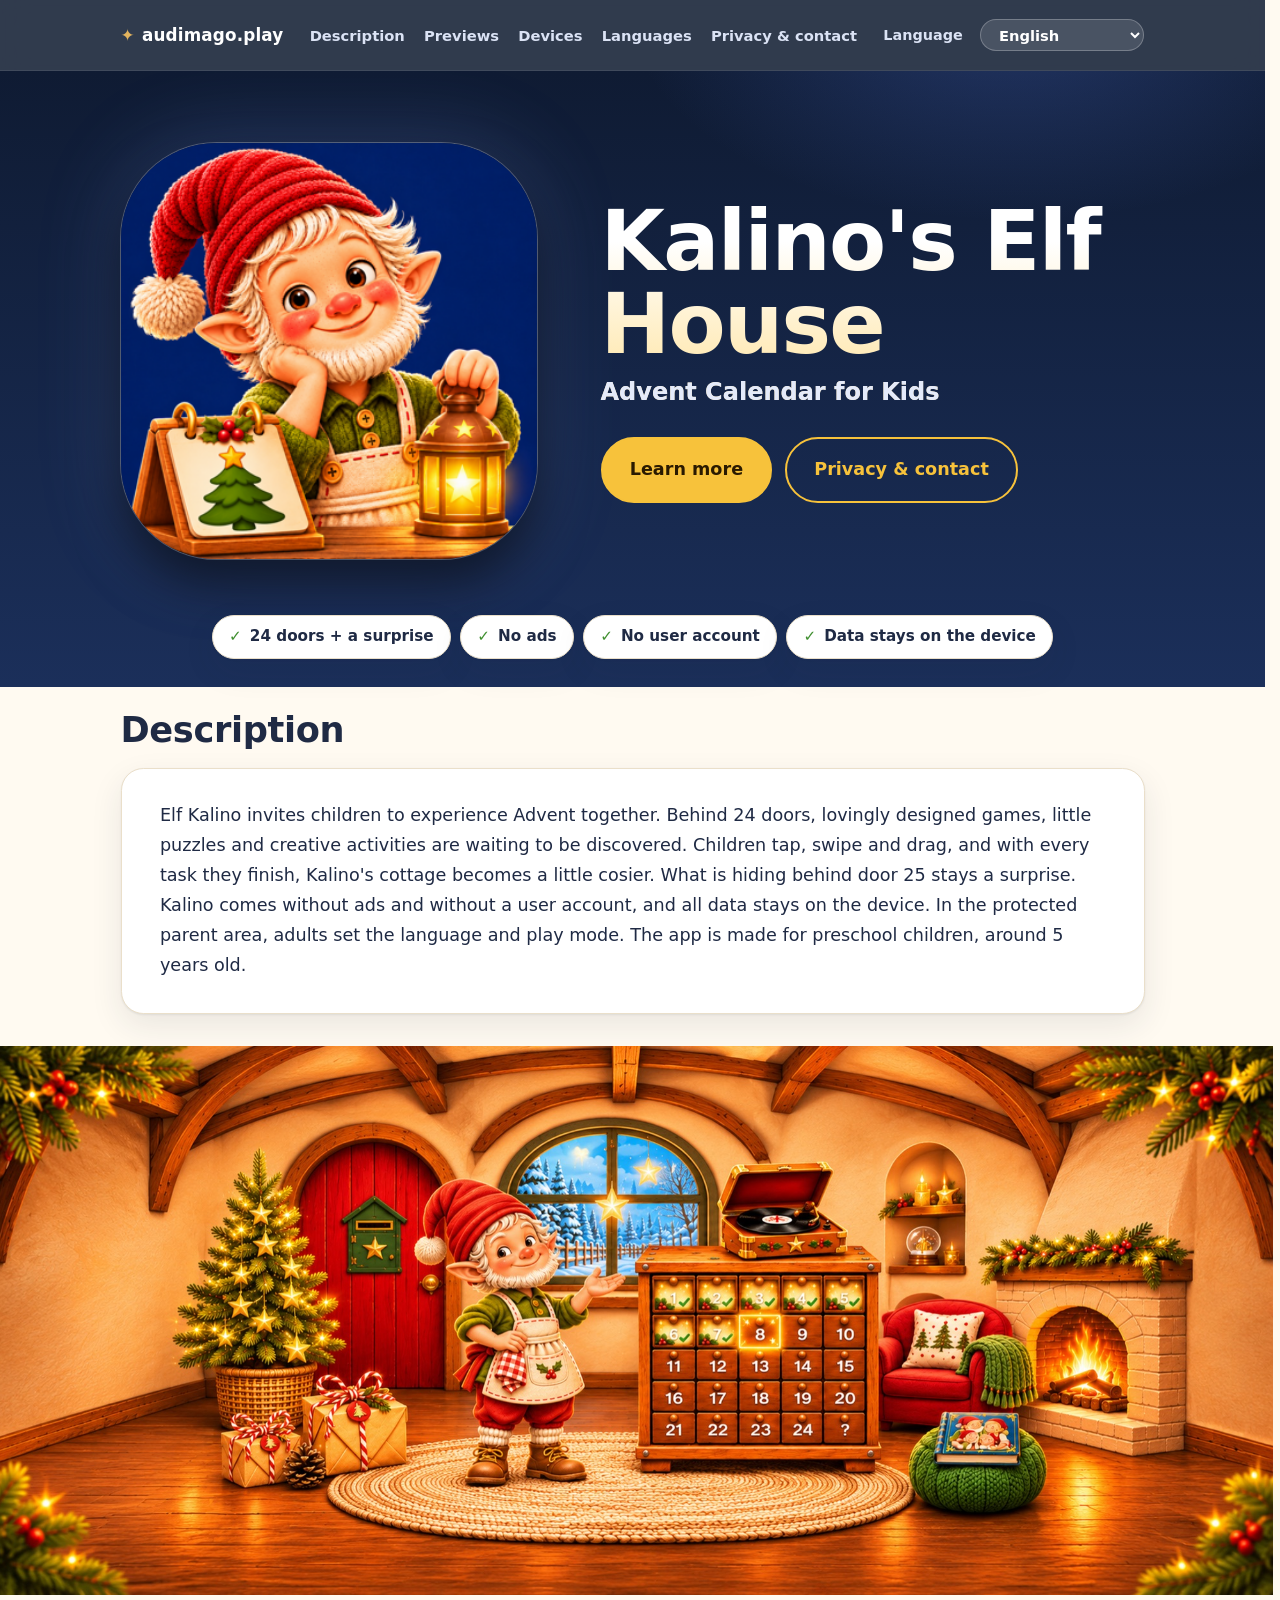
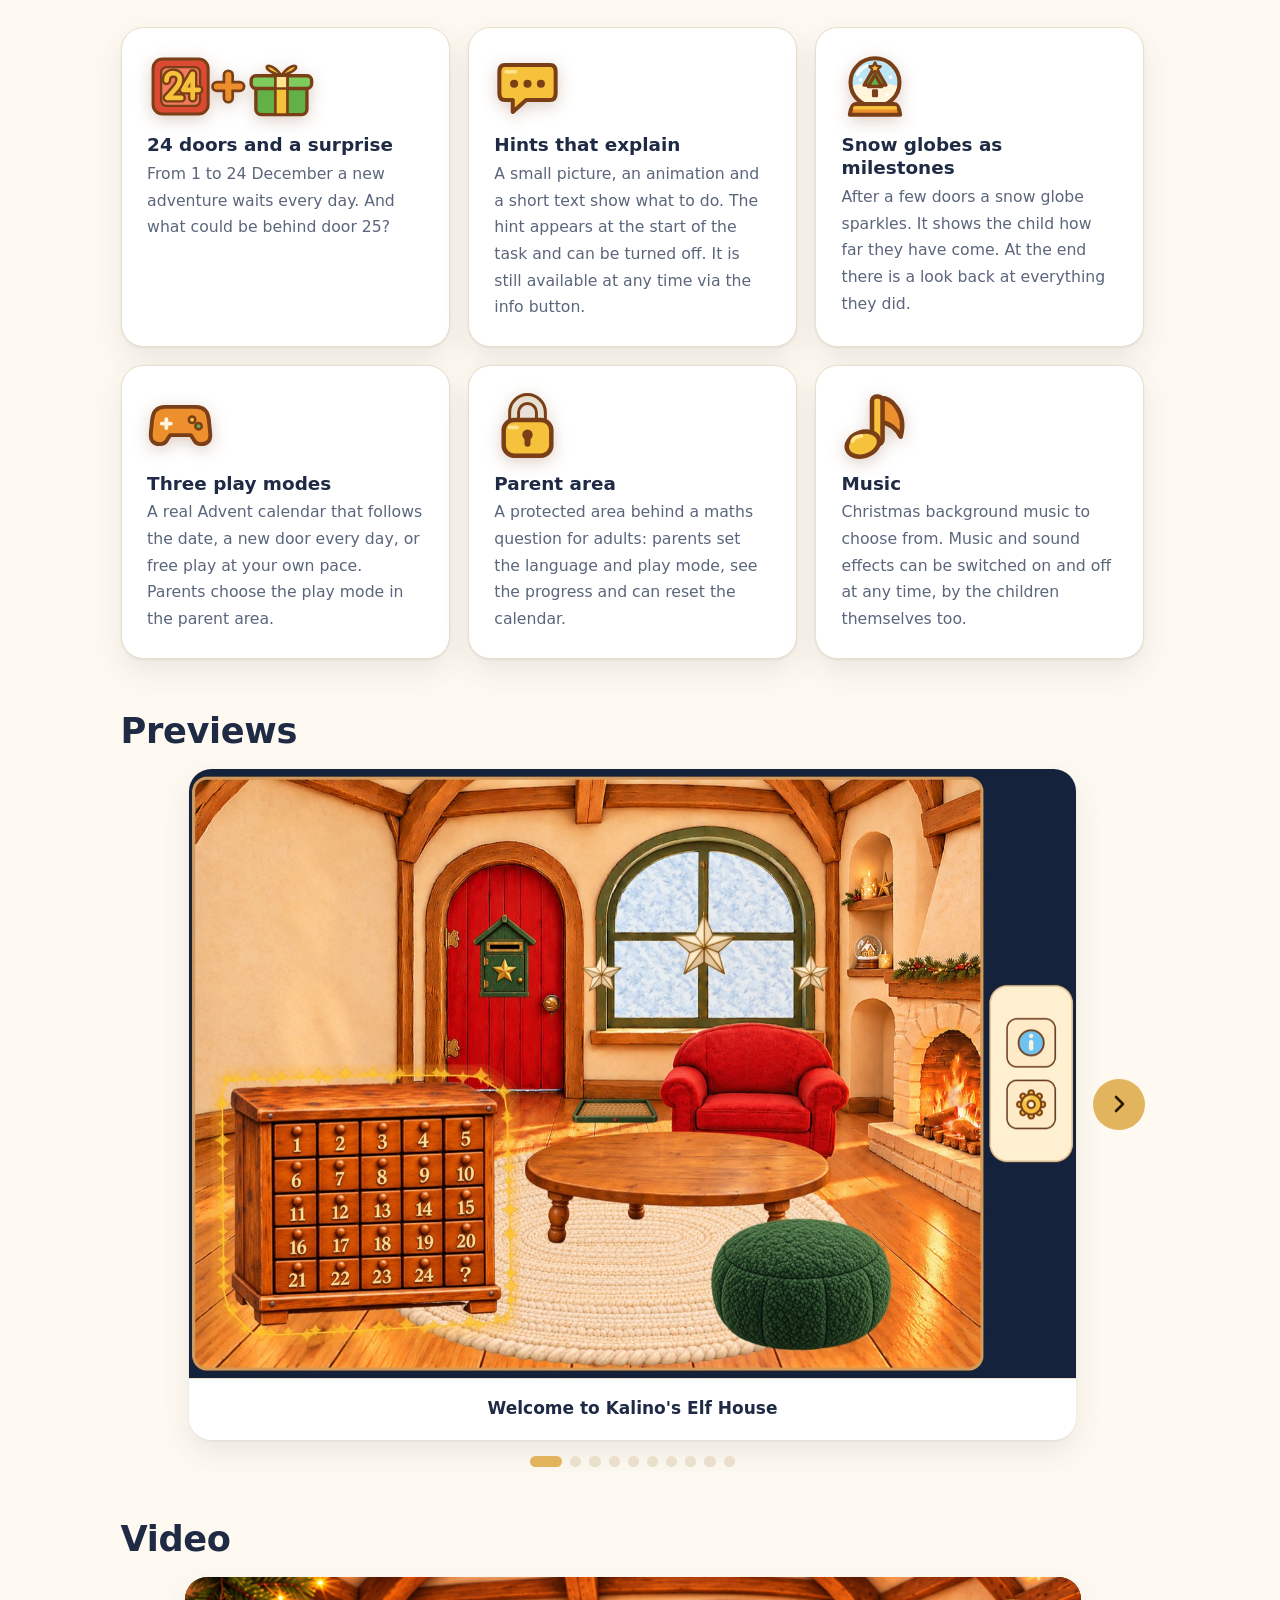
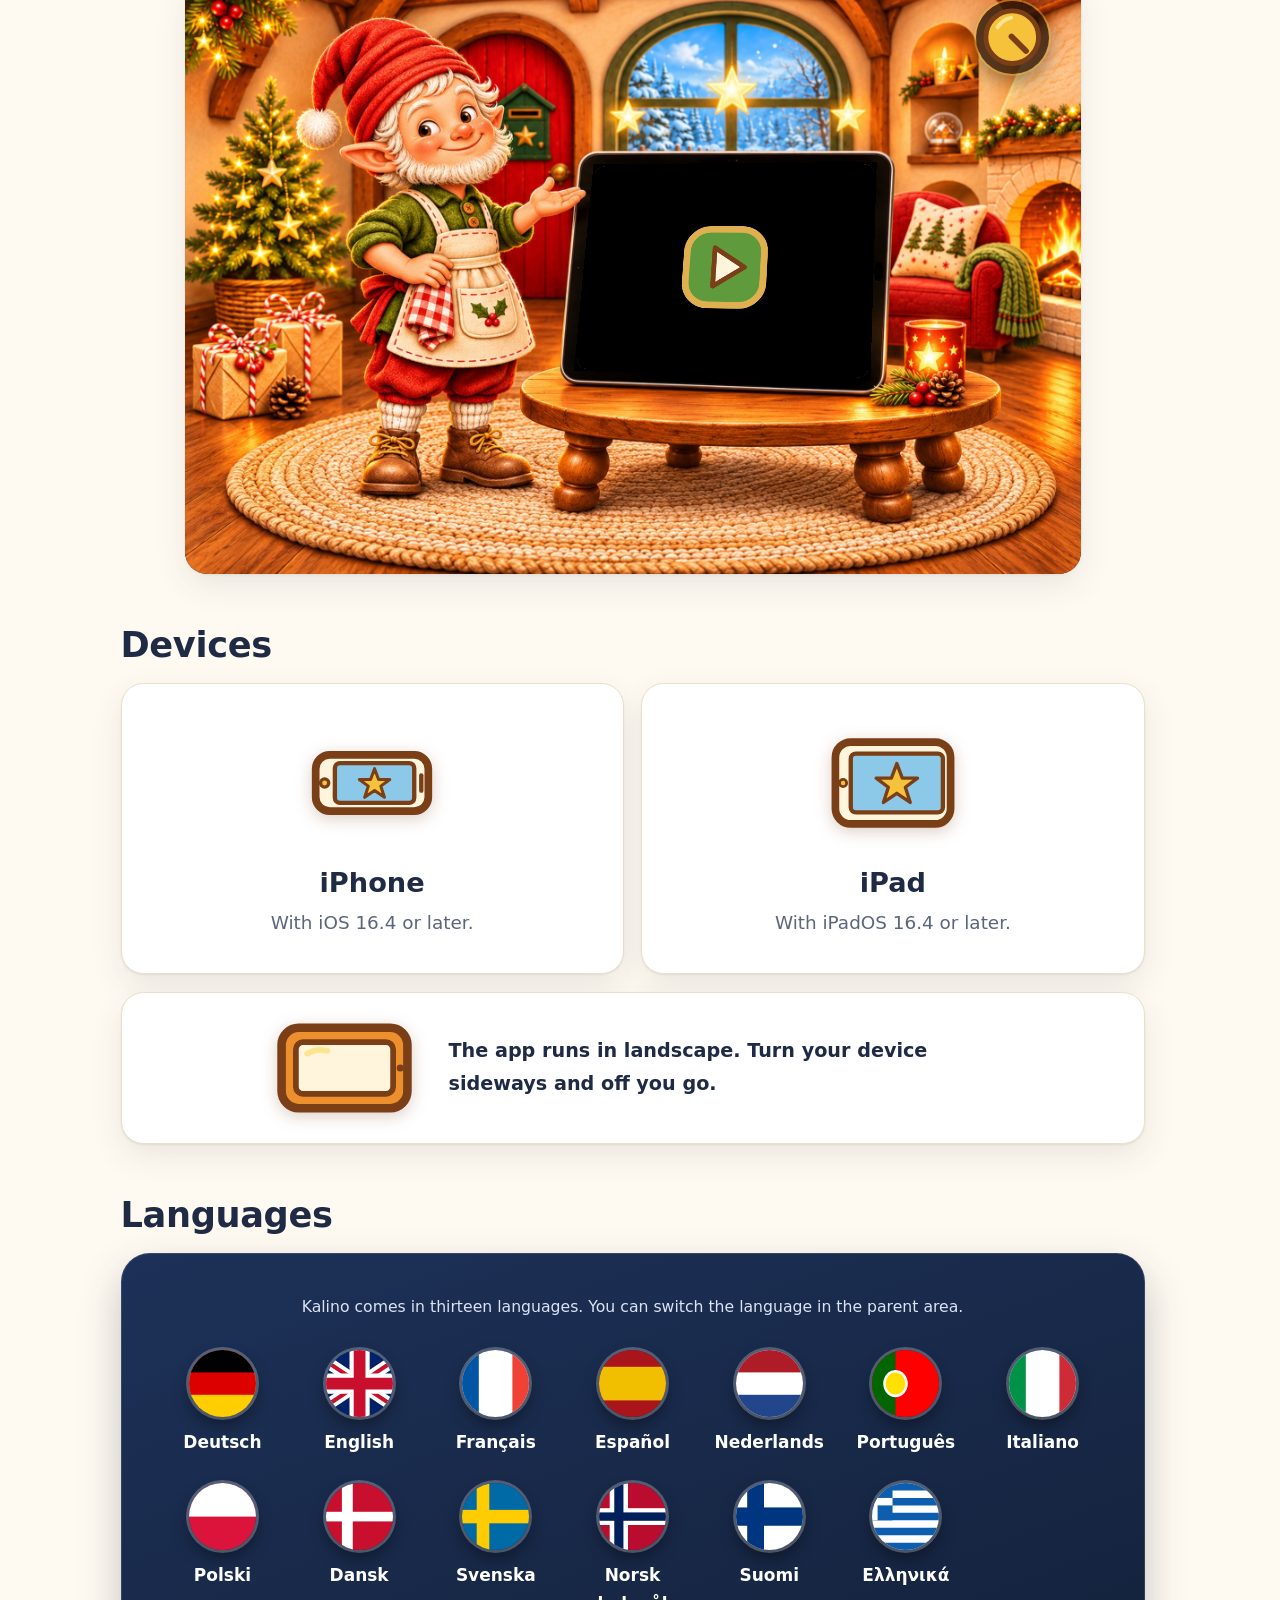
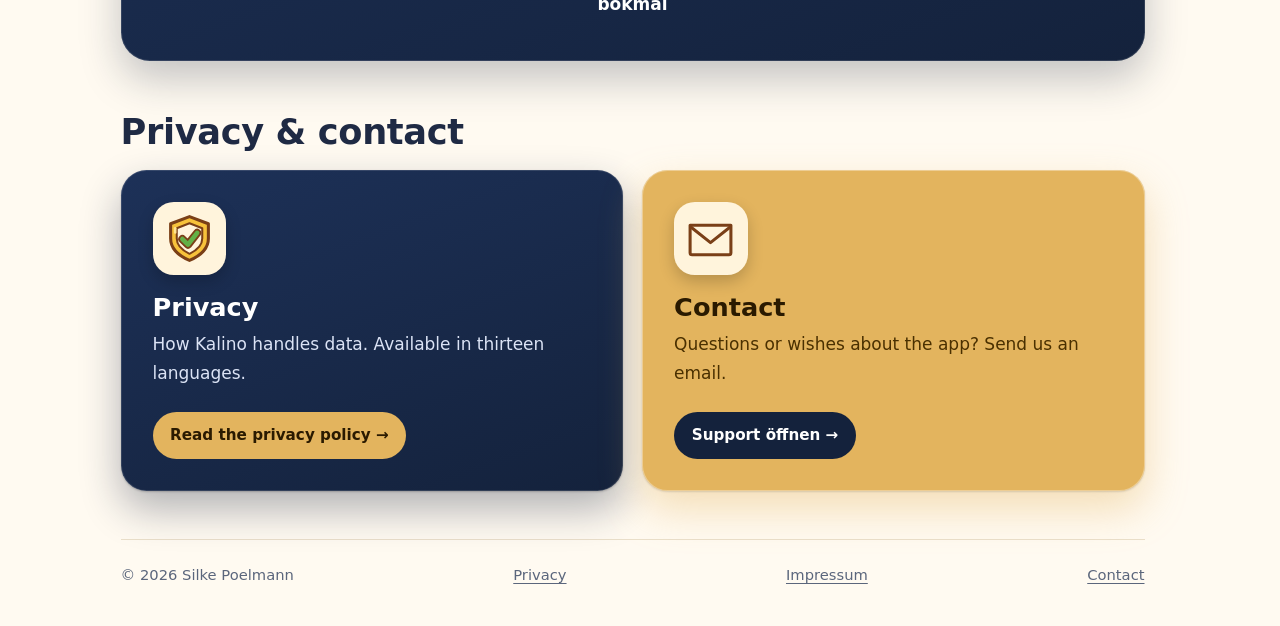
==== commit a21c9472: "Kalino: Weiterleitung auf Kalino, Tab-Titel ohne Audimago, Datenschutz-Überschrift vereinfacht - aud" ====
--- a/index.html
+++ b/index.html
@@ -1 +1,16 @@
-<!doctype html><html lang="de"><head><meta charset="utf-8"><meta name="viewport" content="width=device-width, initial-scale=1"><title>Audimago</title><meta name="description" content="Audimago: Arts, Kids und Play."><link rel="icon" href="assets/favicon.png"><link rel="stylesheet" href="style.css"></head><body><header class="bar"><div class="in"><a class="brand" href="./">Audimago</a></div></header><main class="wrap"><article class="doc"><h1>Audimago</h1><p>Kreative Projekte für Kunst, Kinder und interaktives Spielen.</p><div class="tiles"><div class="tile"><span class="t">Audimago Arts</span><span class="d">Kunst und Gestaltung · in Planung</span></div><div class="tile"><span class="t">Audimago Kids</span><span class="d">Angebot für Kinder · in Planung</span></div><a class="tile" href="play/"><span class="t">Audimago Play</span><span class="d">Spiele und interaktive Erlebnisse</span><span class="go">Kalino entdecken →</span></a></div></article></main><footer><a href="play/">Play</a><a href="impressum/">Impressum</a><a href="datenschutz/">Datenschutz</a></footer></body></html>+<!doctype html>
+<html lang="de">
+<head>
+  <meta charset="utf-8">
+  <meta name="viewport" content="width=device-width, initial-scale=1">
+  <title>Kalinos Wichtelstube</title>
+  <meta http-equiv="refresh" content="0; url=play/kalino/">
+  <link rel="canonical" href="https://audimago.com/play/kalino/">
+  <link rel="icon" type="image/png" href="assets/favicon.png">
+  <style>body{margin:0;background:#0f1b33;color:#fff;font:1.1rem system-ui,sans-serif;display:grid;place-items:center;min-height:100vh}a{color:#ffe29a}</style>
+  <script>location.replace('play/kalino/' + location.search + location.hash);</script>
+</head>
+<body>
+  <p><a href="play/kalino/">Weiter zu Kalinos Wichtelstube</a></p>
+</body>
+</html>
